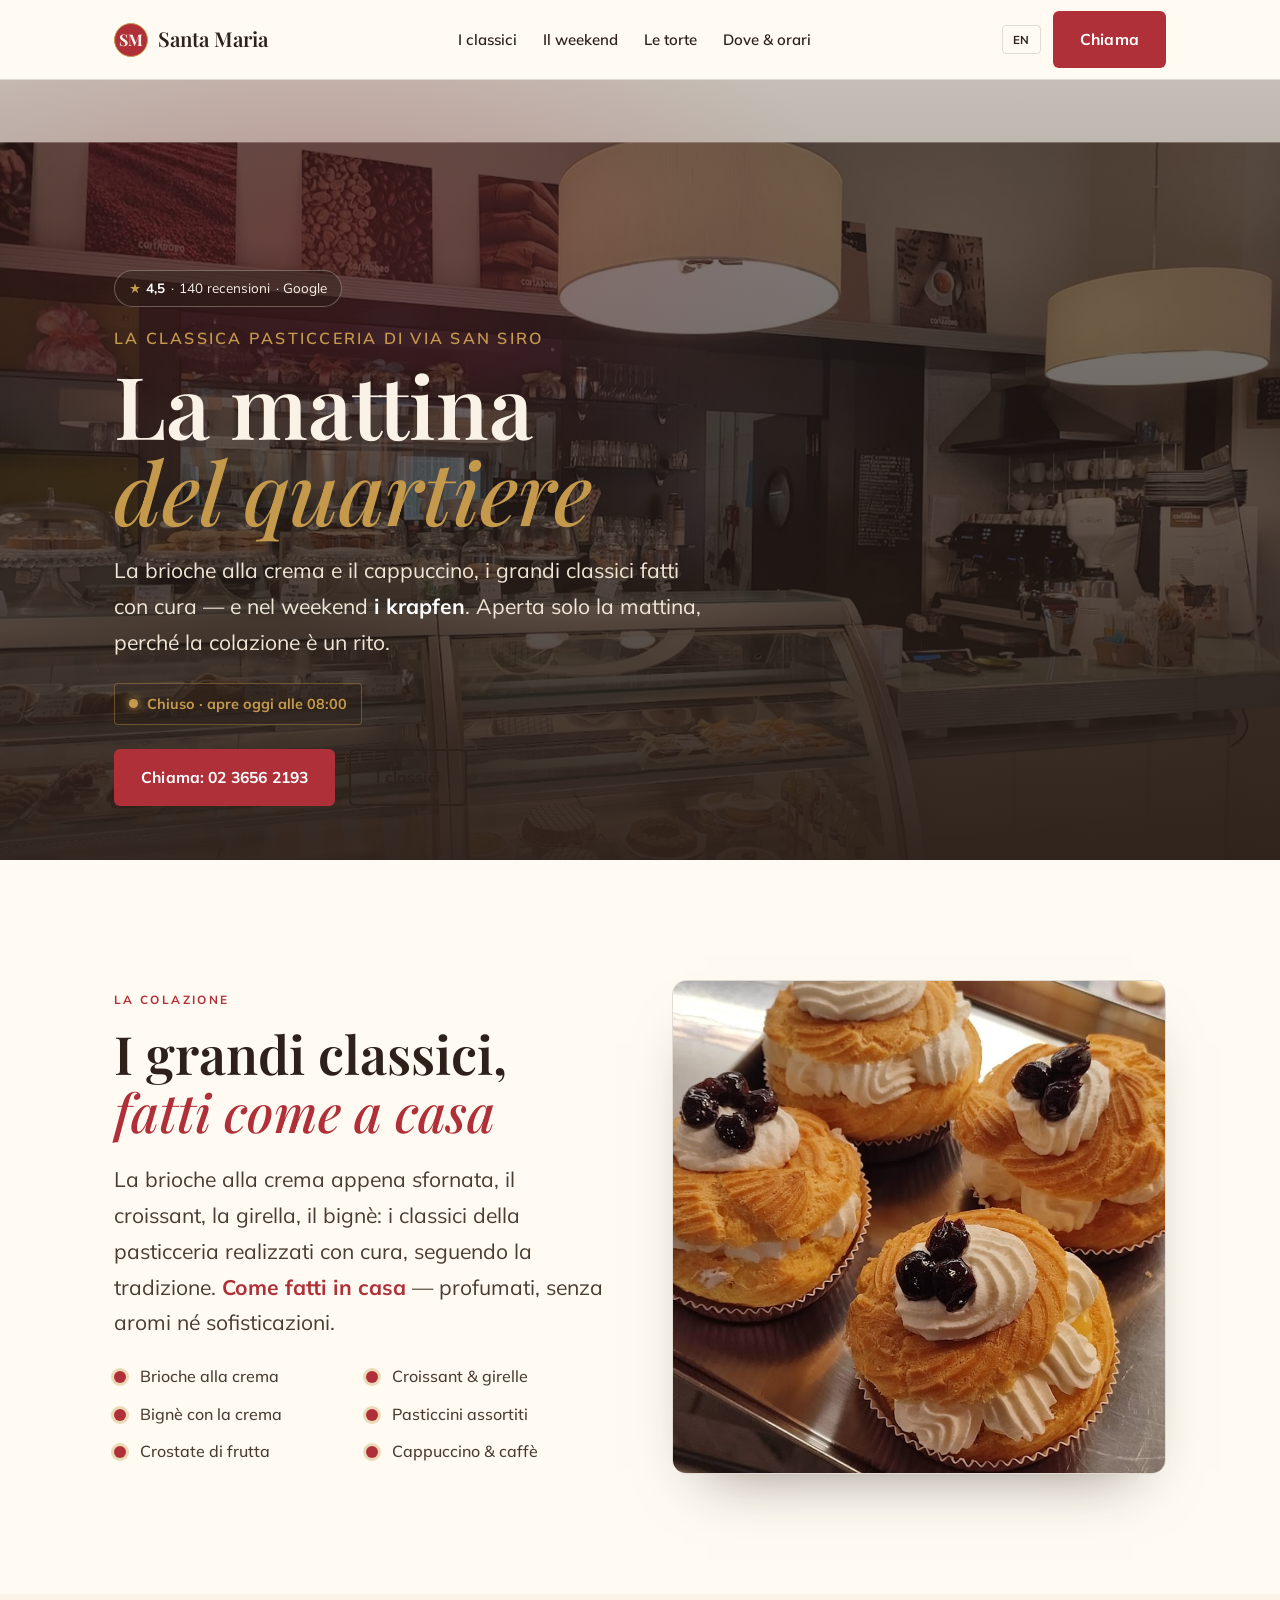
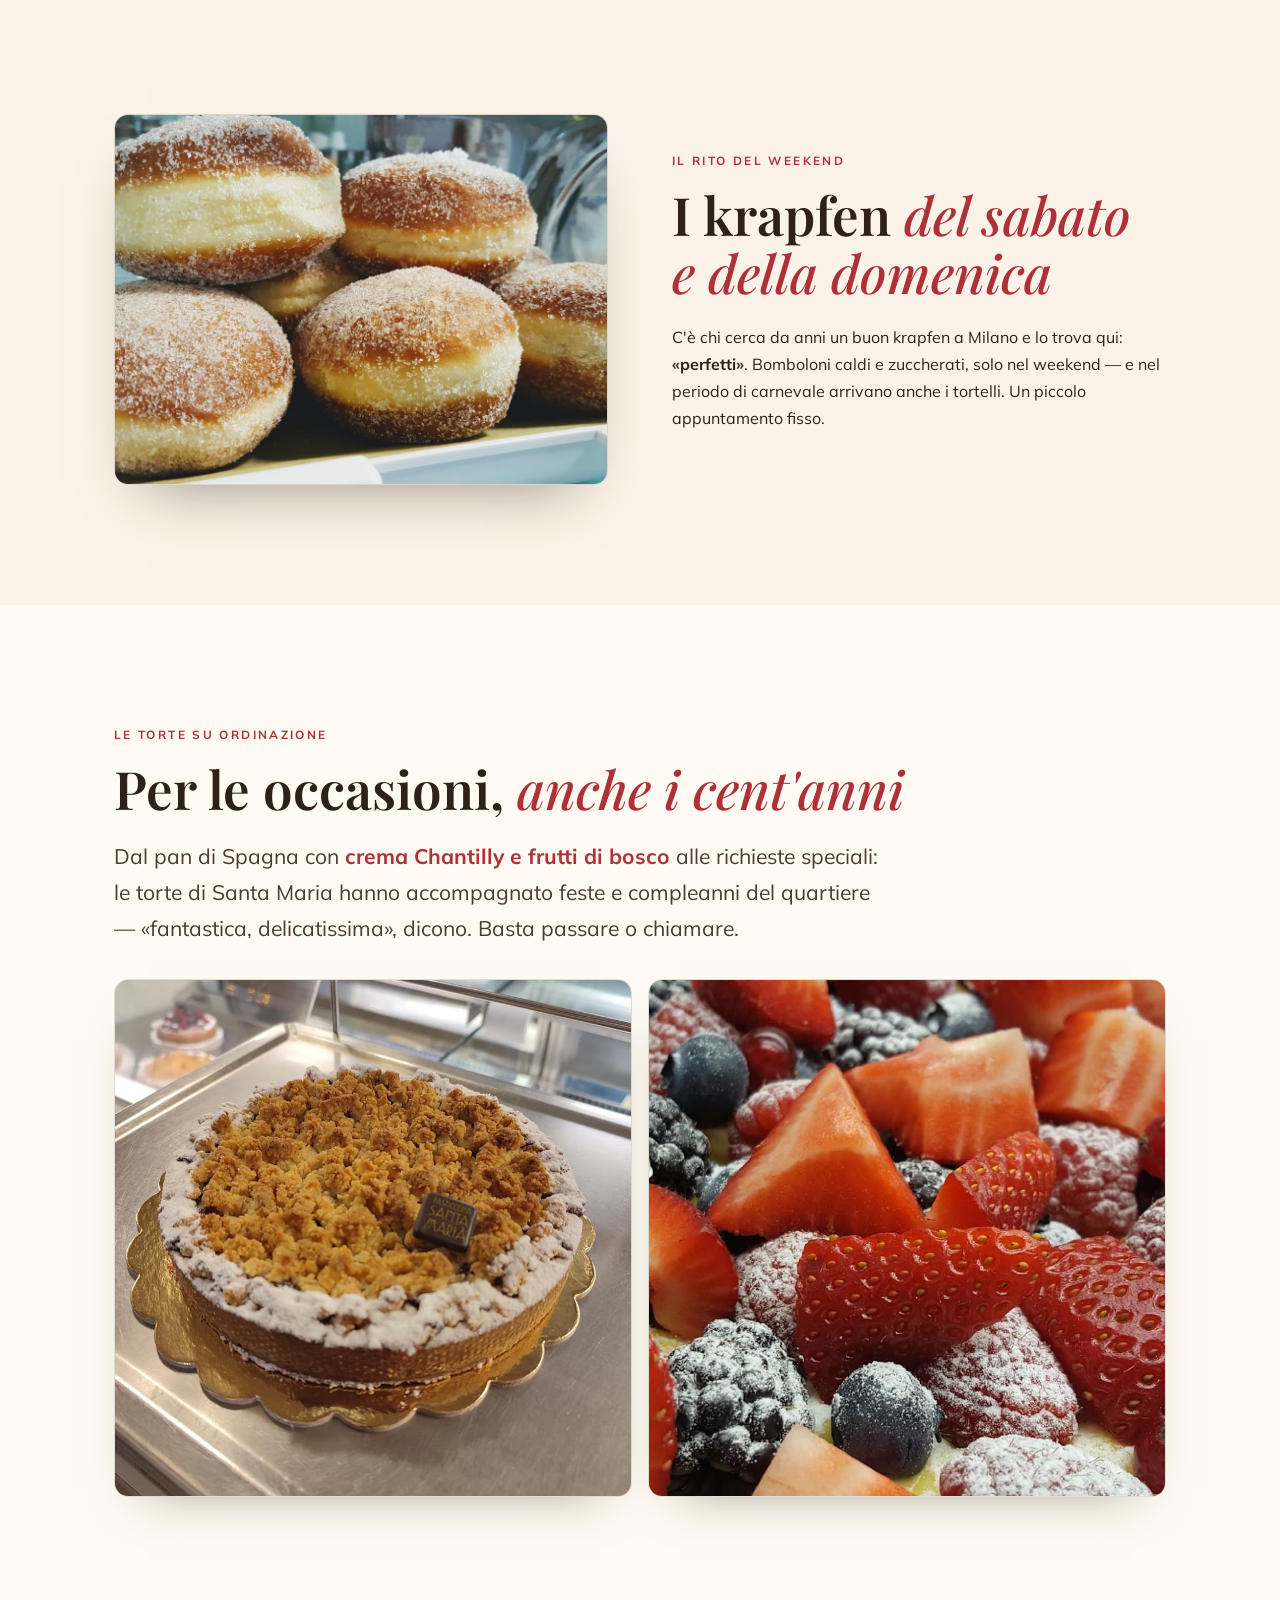
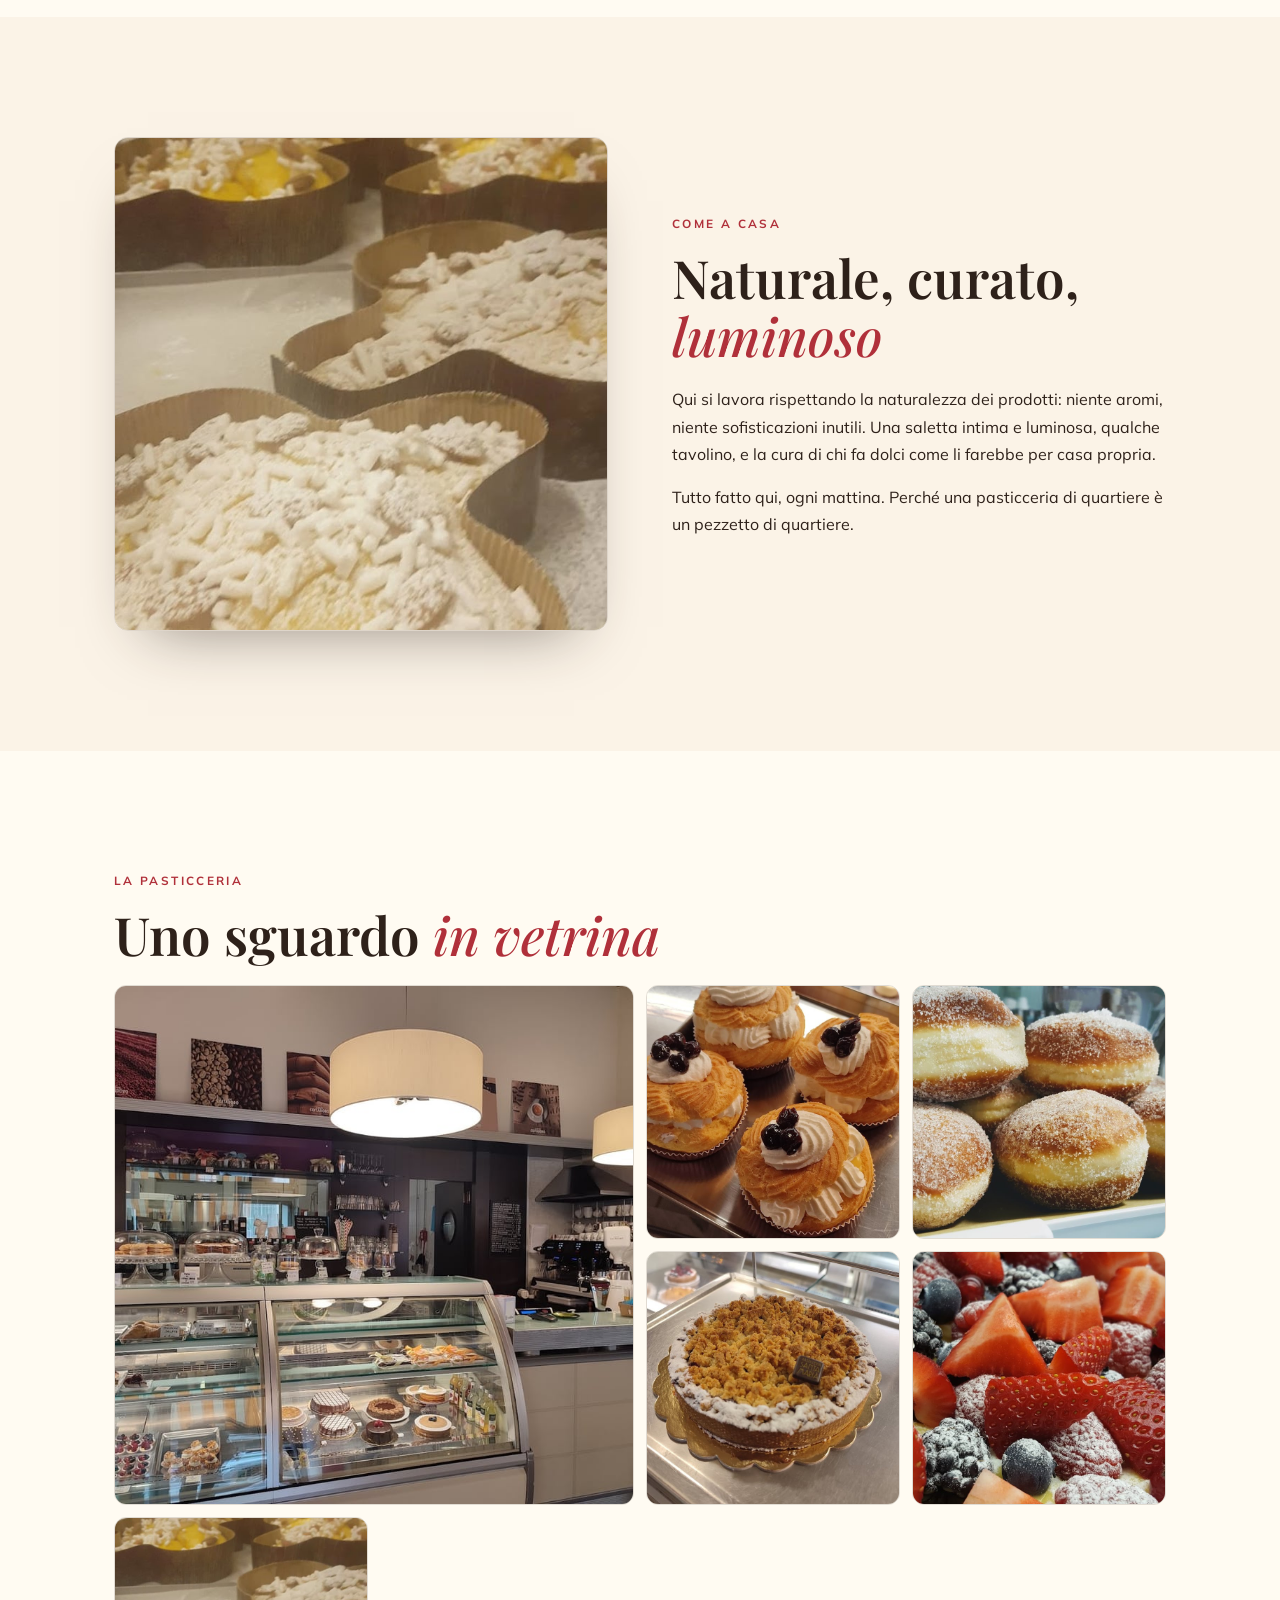
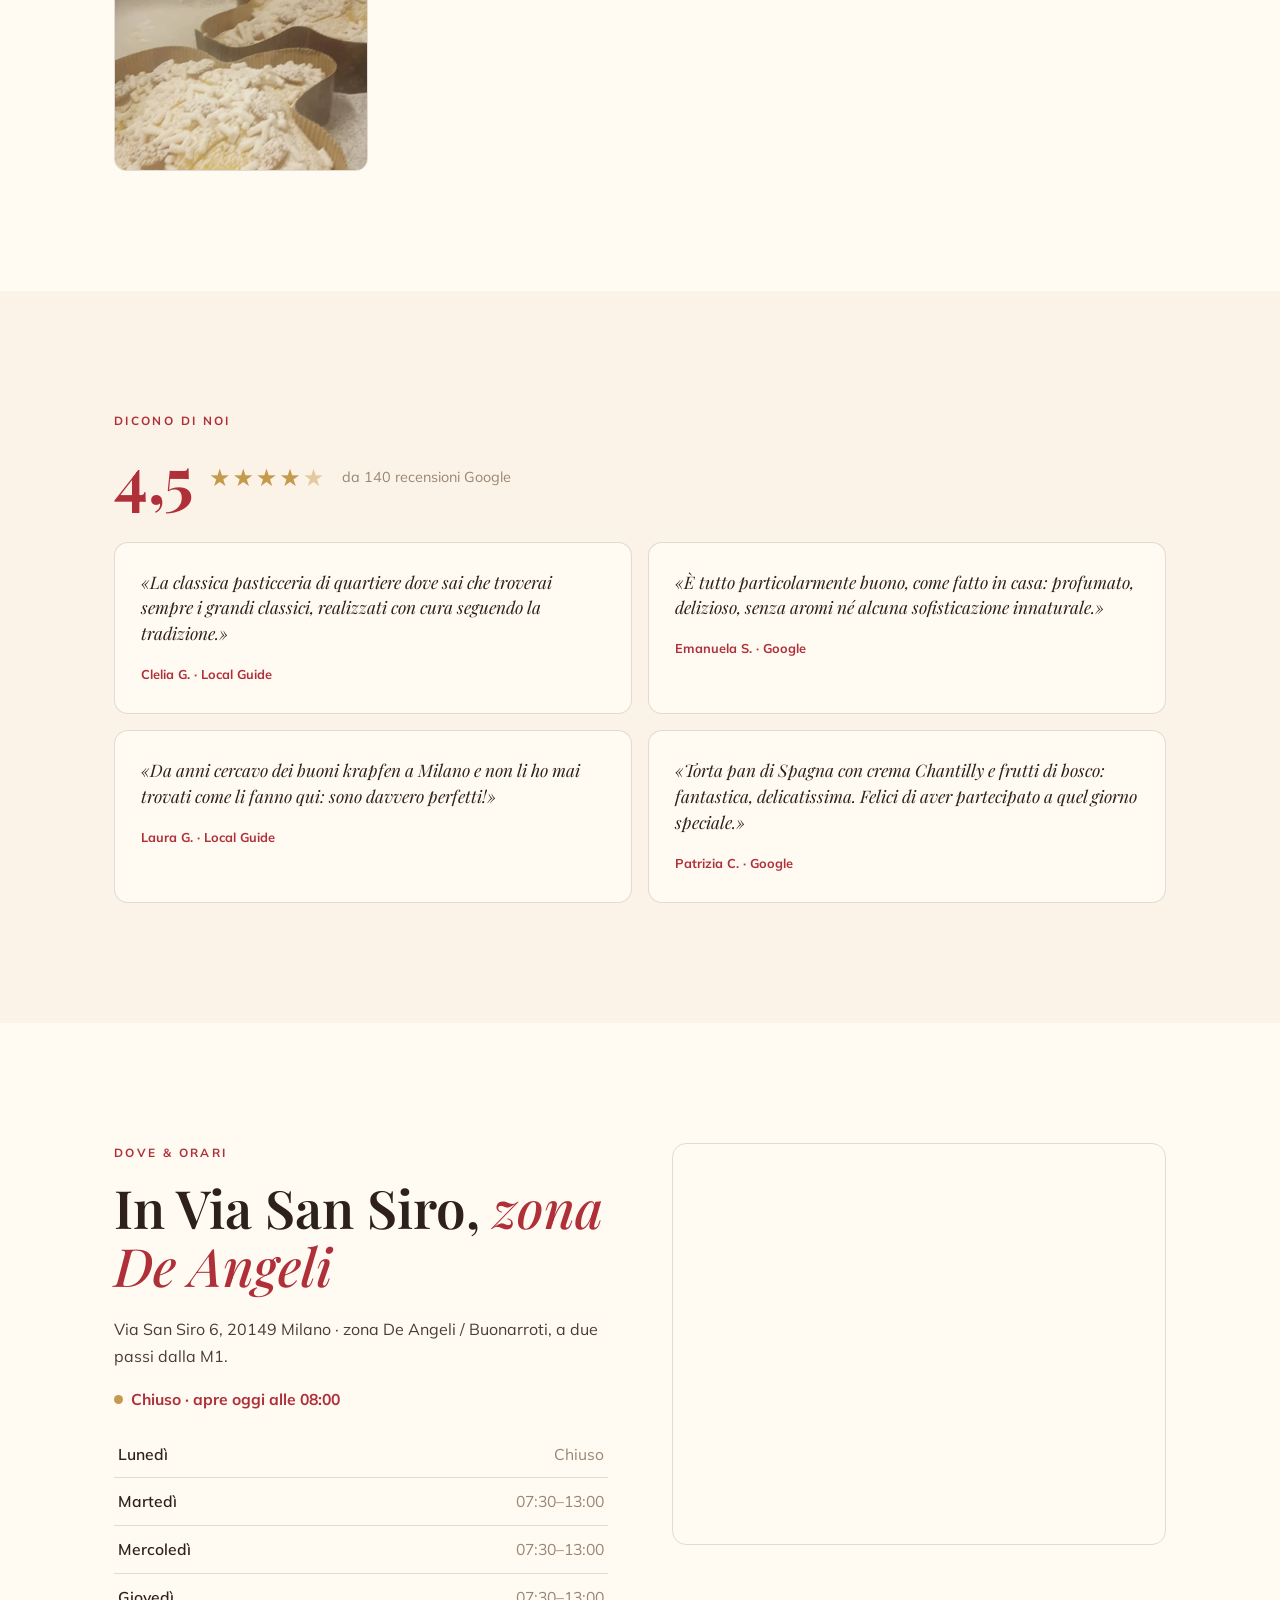
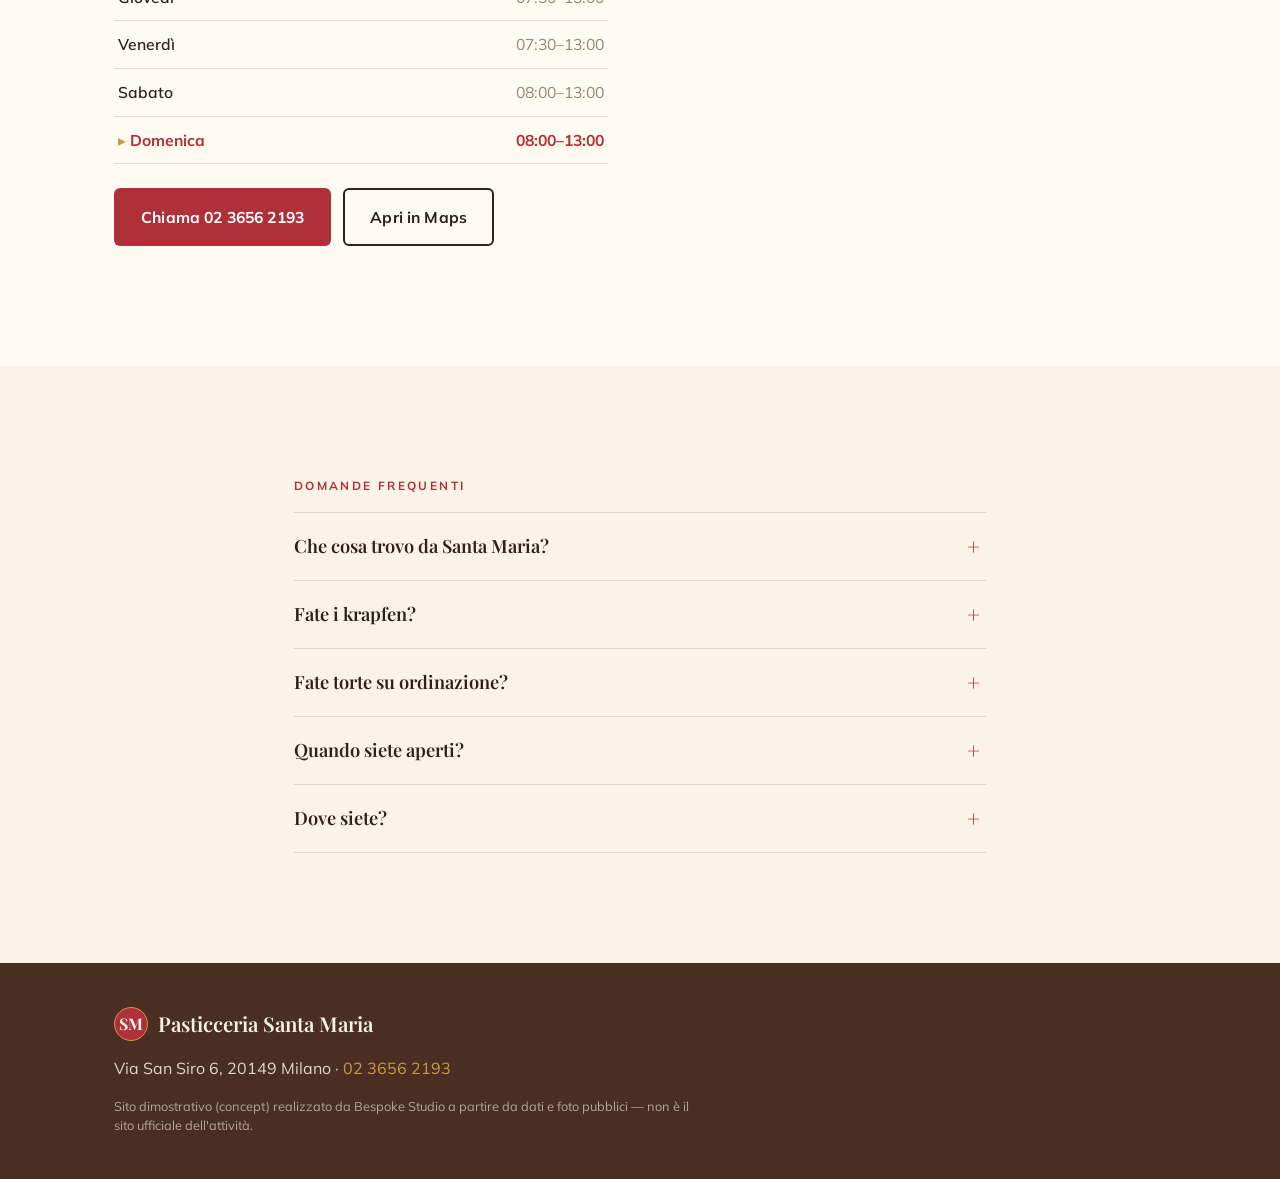
==== index.html @ 61a7acba "Pasticceria Santa Maria — la mattina del quartiere, in Via San Siro Sito dimostrativo (concept) Besp" ====
<!DOCTYPE html>
<html lang="it">
<head>
<meta charset="UTF-8">
<meta name="viewport" content="width=device-width, initial-scale=1.0">
<title>Pasticceria Santa Maria — la mattina del quartiere, in Via San Siro</title>
<meta name="description" content="Pasticceria Santa Maria, in Via San Siro a Milano: la classica pasticceria di quartiere. Brioche alla crema, croissant, bignè, pasticcini, i krapfen del weekend e le torte su ordinazione. Aperta solo la mattina.">
<link rel="canonical" href="https://rotenzark.github.io/pasticceria-santa-maria/">
<meta property="og:type" content="website">
<meta property="og:title" content="Pasticceria Santa Maria — la mattina del quartiere">
<meta property="og:description" content="La classica pasticceria di Via San Siro: brioche alla crema, i krapfen del weekend, le torte su ordinazione. Come a casa, solo la mattina.">
<meta property="og:image" content="https://rotenzark.github.io/pasticceria-santa-maria/img/og-image.jpg">
<meta property="og:url" content="https://rotenzark.github.io/pasticceria-santa-maria/">
<meta name="theme-color" content="#B0303A">
<link rel="icon" type="image/svg+xml" href="img/favicon.svg">
<link rel="icon" type="image/png" sizes="32x32" href="img/favicon-32.png">
<link rel="apple-touch-icon" href="img/apple-touch-icon.png">
<link rel="preconnect" href="https://fonts.googleapis.com">
<link rel="preconnect" href="https://fonts.gstatic.com" crossorigin>
<link href="https://fonts.googleapis.com/css2?family=Playfair+Display:ital,wght@0,500;0,600;0,700;1,500&family=Mulish:wght@400;500;600;700&display=swap" rel="stylesheet">
<link rel="stylesheet" href="css/styles.css?v=1">
<script type="application/ld+json">
{
  "@context": "https://schema.org",
  "@type": "Bakery",
  "name": "Pasticceria Santa Maria",
  "description": "Pasticceria classica di quartiere in Via San Siro a Milano: brioche alla crema, croissant, bignè, pasticcini, krapfen del weekend e torte su ordinazione. Aperta la mattina.",
  "image": "https://rotenzark.github.io/pasticceria-santa-maria/img/og-image.jpg",
  "url": "https://rotenzark.github.io/pasticceria-santa-maria/",
  "telephone": "+390236562193",
  "servesCuisine": ["Pasticceria", "Colazione", "Torte"],
  "priceRange": "€",
  "address": {
    "@type": "PostalAddress",
    "streetAddress": "Via San Siro 6",
    "addressLocality": "Milano",
    "postalCode": "20149",
    "addressCountry": "IT"
  },
  "geo": { "@type": "GeoCoordinates", "latitude": 45.4698376, "longitude": 9.1539696 },
  "aggregateRating": { "@type": "AggregateRating", "ratingValue": "4.5", "reviewCount": "140" },
  "openingHoursSpecification": [
    { "@type": "OpeningHoursSpecification", "dayOfWeek": ["Tuesday","Wednesday","Thursday","Friday"], "opens": "07:30", "closes": "13:00" },
    { "@type": "OpeningHoursSpecification", "dayOfWeek": ["Saturday","Sunday"], "opens": "08:00", "closes": "13:00" }
  ]
}
</script>
<script type="application/ld+json">
{
  "@context": "https://schema.org",
  "@type": "FAQPage",
  "mainEntity": [
    { "@type": "Question", "name": "Che cosa trovo da Santa Maria?", "acceptedAnswer": { "@type": "Answer", "text": "I grandi classici della pasticceria: brioche alla crema, croissant, girelle, bignè con la crema, pasticcini, crostate e torte. Con il cappuccino e il caffè. Tutto fatto con cura, come a casa." } },
    { "@type": "Question", "name": "Fate i krapfen?", "acceptedAnswer": { "@type": "Answer", "text": "Sì, nel weekend: i krapfen e i bomboloni del sabato e della domenica. E nel periodo di carnevale anche i tortelli." } },
    { "@type": "Question", "name": "Fate torte su ordinazione?", "acceptedAnswer": { "@type": "Answer", "text": "Sì, per le occasioni: dal pan di Spagna con crema Chantilly e frutti di bosco alle richieste speciali. Basta passare o chiamare." } },
    { "@type": "Question", "name": "Quando siete aperti?", "acceptedAnswer": { "@type": "Answer", "text": "Solo la mattina: da martedì a venerdì 7:30–13:00; sabato e domenica 8:00–13:00. Lunedì chiuso." } },
    { "@type": "Question", "name": "Dove siete?", "acceptedAnswer": { "@type": "Answer", "text": "In Via San Siro 6 a Milano, zona De Angeli / Buonarroti. Telefono 02 3656 2193." } }
  ]
}
</script>
</head>
<body>

<div class="intro" id="intro" aria-hidden="true">
  <div class="intro__inner">
    <span class="intro__mono" aria-hidden="true">SM</span>
    <span class="intro__name">Santa Maria</span>
    <span class="intro__sub">Pasticceria · Via San Siro</span>
  </div>
</div>

<a class="skip" href="#classici">Salta al contenuto</a>

<header class="site-head" id="top">
  <div class="wrap head-inner">
    <a class="brand" href="#top" aria-label="Pasticceria Santa Maria, torna su">
      <span class="brand__mono" aria-hidden="true">SM</span>
      <span class="brand__name">Santa Maria</span>
    </a>
    <nav class="nav" id="mainNav" aria-label="Principale">
      <a href="#classici" data-i18n="nav.classici">I classici</a>
      <a href="#weekend" data-i18n="nav.weekend">Il weekend</a>
      <a href="#torte" data-i18n="nav.torte">Le torte</a>
      <a href="#dove" data-i18n="nav.dove">Dove &amp; orari</a>
    </nav>
    <div class="head-cta">
      <button class="lang" id="langToggle" type="button" aria-label="Switch language to English">EN</button>
      <a class="btn btn--red" href="tel:+390236562193" data-i18n="nav.chiama">Chiama</a>
      <button class="burger" id="burger" type="button" aria-label="Menu" aria-expanded="false" aria-controls="mainNav"><span></span><span></span><span></span></button>
    </div>
  </div>
</header>

<!-- HERO -->
<section class="hero" aria-label="Pasticceria Santa Maria">
  <div class="hero__photo" id="heroPhoto"><img src="img/hero.jpg" alt="L'interno della Pasticceria Santa Maria con le vetrine piene di dolci" width="1600" height="1000"></div>
  <div class="hero__scrim"></div>
  <div class="wrap hero__inner">
    <p class="hero__badge reveal-hero"><span class="stars" aria-hidden="true">★</span> <strong>4,5</strong> · <span data-i18n="hero.rec">140 recensioni</span> · Google</p>
    <p class="hero__kicker reveal-hero" data-i18n="hero.kicker">La classica pasticceria di Via San Siro</p>
    <h1 class="hero__title reveal-hero">La mattina<br><em>del quartiere</em></h1>
    <p class="hero__sub reveal-hero" data-i18n="hero.sub">La brioche alla crema e il cappuccino, i grandi classici fatti con cura — e nel weekend <strong>i krapfen</strong>. Aperta solo la mattina, perché la colazione è un rito.</p>
    <div class="tuner reveal-hero" aria-live="polite">
      <span class="tuner__dot" aria-hidden="true"></span>
      <span class="tuner__txt" id="orarioStato">—</span>
    </div>
    <div class="hero__cta reveal-hero">
      <a class="btn btn--red" href="tel:+390236562193" data-i18n="hero.cta1">Chiama: 02 3656 2193</a>
      <a class="btn btn--ghost" href="#classici" data-i18n="hero.cta2">I classici</a>
    </div>
  </div>
</section>

<!-- I GRANDI CLASSICI (gesto-firma) -->
<section class="classici" id="classici">
  <div class="wrap cla__grid">
    <div class="cla__text">
      <p class="kicker reveal" data-i18n="cla.kicker">La colazione</p>
      <h2 class="h2 reveal"><span data-i18n="cla.t1">I grandi classici,</span> <em data-i18n="cla.t2">fatti come a casa</em></h2>
      <p class="lead reveal" data-i18n="cla.p1">La brioche alla crema appena sfornata, il croissant, la girella, il bignè: i classici della pasticceria realizzati con cura, seguendo la tradizione. <strong>Come fatti in casa</strong> — profumati, senza aromi né sofisticazioni.</p>
      <ul class="cla__list reveal">
        <li data-i18n="cla.l1">Brioche alla crema</li>
        <li data-i18n="cla.l2">Croissant &amp; girelle</li>
        <li data-i18n="cla.l3">Bignè con la crema</li>
        <li data-i18n="cla.l4">Pasticcini assortiti</li>
        <li data-i18n="cla.l5">Crostate di frutta</li>
        <li data-i18n="cla.l6">Cappuccino &amp; caffè</li>
      </ul>
    </div>
    <figure class="cla__foto reveal" data-full="img/classici.jpg">
      <img src="img/classici.jpg" alt="I bignè con la crema della Pasticceria Santa Maria" width="900" height="900">
    </figure>
  </div>
</section>

<!-- IL WEEKEND -->
<section class="weekend" id="weekend">
  <div class="wrap wk__grid">
    <figure class="wk__foto reveal" data-full="img/krapfen.jpg">
      <img src="img/krapfen.jpg" alt="I krapfen del weekend della Pasticceria Santa Maria" width="1000" height="750">
    </figure>
    <div class="wk__text">
      <p class="kicker reveal" data-i18n="wk.kicker">Il rito del weekend</p>
      <h2 class="h2 reveal"><span data-i18n="wk.t1">I krapfen</span> <em data-i18n="wk.t2">del sabato e della domenica</em></h2>
      <p class="reveal" data-i18n="wk.p1">C'è chi cerca da anni un buon krapfen a Milano e lo trova qui: <strong>«perfetti»</strong>. Bomboloni caldi e zuccherati, solo nel weekend — e nel periodo di carnevale arrivano anche i tortelli. Un piccolo appuntamento fisso.</p>
    </div>
  </div>
</section>

<!-- LE TORTE -->
<section class="torte" id="torte">
  <div class="wrap">
    <p class="kicker reveal" data-i18n="tor.kicker">Le torte su ordinazione</p>
    <h2 class="h2 reveal"><span data-i18n="tor.t1">Per le occasioni,</span> <em data-i18n="tor.t2">anche i cent'anni</em></h2>
    <p class="lead reveal" data-i18n="tor.p1">Dal pan di Spagna con <strong>crema Chantilly e frutti di bosco</strong> alle richieste speciali: le torte di Santa Maria hanno accompagnato feste e compleanni del quartiere — «fantastica, delicatissima», dicono. Basta passare o chiamare.</p>
    <div class="tor__grid">
      <figure class="tor__foto tor__foto--big reveal" data-full="img/torta.jpg"><img src="img/torta.jpg" alt="Una torta della Pasticceria Santa Maria sul vassoio dorato" width="900" height="900"></figure>
      <figure class="tor__foto reveal" data-full="img/fruttibosco.jpg"><img src="img/fruttibosco.jpg" alt="I frutti di bosco che decorano le torte" width="1000" height="750"></figure>
    </div>
  </div>
</section>

<!-- COME A CASA / IL POSTO -->
<section class="casa" id="casa">
  <div class="wrap casa__grid">
    <div class="casa__text">
      <p class="kicker reveal" data-i18n="casa.kicker">Come a casa</p>
      <h2 class="h2 reveal"><span data-i18n="casa.t1">Naturale, curato,</span> <em data-i18n="casa.t2">luminoso</em></h2>
      <p class="reveal" data-i18n="casa.p1">Qui si lavora rispettando la naturalezza dei prodotti: niente aromi, niente sofisticazioni inutili. Una saletta intima e luminosa, qualche tavolino, e la cura di chi fa dolci come li farebbe per casa propria.</p>
      <p class="reveal" data-i18n="casa.p2">Tutto fatto qui, ogni mattina. Perché una pasticceria di quartiere è un pezzetto di quartiere.</p>
    </div>
    <figure class="casa__foto reveal" data-full="img/crostate.jpg">
      <img src="img/crostate.jpg" alt="Le crostate della Pasticceria Santa Maria" width="900" height="900">
    </figure>
  </div>
</section>

<!-- GALLERY -->
<section class="gallery" id="gallery">
  <div class="wrap">
    <p class="kicker reveal" data-i18n="gal.kicker">La pasticceria</p>
    <h2 class="h2 reveal"><span data-i18n="gal.t1">Uno sguardo</span> <em data-i18n="gal.t2">in vetrina</em></h2>
    <div class="shots">
      <figure class="shot reveal" data-full="img/gal1.jpg"><img src="img/gal1.jpg" alt="L'interno con le vetrine" width="720" height="720"></figure>
      <figure class="shot reveal" data-full="img/gal2.jpg"><img src="img/gal2.jpg" alt="I bignè con la crema" width="720" height="720"></figure>
      <figure class="shot reveal" data-full="img/gal3.jpg"><img src="img/gal3.jpg" alt="I krapfen" width="720" height="720"></figure>
      <figure class="shot reveal" data-full="img/gal4.jpg"><img src="img/gal4.jpg" alt="Una torta" width="720" height="720"></figure>
      <figure class="shot reveal" data-full="img/gal5.jpg"><img src="img/gal5.jpg" alt="I frutti di bosco" width="720" height="720"></figure>
      <figure class="shot reveal" data-full="img/gal6.jpg"><img src="img/gal6.jpg" alt="Le crostate" width="720" height="720"></figure>
    </div>
  </div>
</section>

<!-- RECENSIONI -->
<section class="recensioni" id="recensioni">
  <div class="wrap">
    <p class="kicker reveal" data-i18n="rec.kicker">Dicono di noi</p>
    <div class="rec__head reveal">
      <span class="rec__score">4,5</span>
      <span class="rec__stars" aria-hidden="true">★★★★<span class="half">★</span></span>
      <span class="rec__from" data-i18n="rec.t2">da 140 recensioni Google</span>
    </div>
    <div class="rec__grid">
      <blockquote class="rec reveal"><p data-i18n="rec.r1">«La classica pasticceria di quartiere dove sai che troverai sempre i grandi classici, realizzati con cura seguendo la tradizione.»</p><cite>Clelia G. · Local Guide</cite></blockquote>
      <blockquote class="rec reveal"><p data-i18n="rec.r2">«È tutto particolarmente buono, come fatto in casa: profumato, delizioso, senza aromi né alcuna sofisticazione innaturale.»</p><cite>Emanuela S. · Google</cite></blockquote>
      <blockquote class="rec reveal"><p data-i18n="rec.r3">«Da anni cercavo dei buoni krapfen a Milano e non li ho mai trovati come li fanno qui: sono davvero perfetti!»</p><cite>Laura G. · Local Guide</cite></blockquote>
      <blockquote class="rec reveal"><p data-i18n="rec.r4">«Torta pan di Spagna con crema Chantilly e frutti di bosco: fantastica, delicatissima. Felici di aver partecipato a quel giorno speciale.»</p><cite>Patrizia C. · Google</cite></blockquote>
    </div>
  </div>
</section>

<!-- DOVE & ORARI -->
<section class="dove" id="dove">
  <div class="wrap dove__grid">
    <div class="dove__text">
      <p class="kicker reveal" data-i18n="dove.kicker">Dove &amp; orari</p>
      <h2 class="h2 reveal"><span data-i18n="dove.t1">In Via San Siro,</span> <em data-i18n="dove.t2">zona De Angeli</em></h2>
      <p class="dove__addr reveal" data-i18n="dove.metro">Via San Siro 6, 20149 Milano · zona De Angeli / Buonarroti, a due passi dalla M1.</p>
      <p class="dove__stato reveal"><span class="dot" aria-hidden="true"></span> <span id="orarioStato2">—</span></p>
      <table class="orari reveal" id="orariTable">
        <tbody>
          <tr data-day="1"><th data-i18n="giorni.lun">Lunedì</th><td data-i18n="giorni.chiuso">Chiuso</td></tr>
          <tr data-day="2"><th data-i18n="giorni.mar">Martedì</th><td>07:30–13:00</td></tr>
          <tr data-day="3"><th data-i18n="giorni.mer">Mercoledì</th><td>07:30–13:00</td></tr>
          <tr data-day="4"><th data-i18n="giorni.gio">Giovedì</th><td>07:30–13:00</td></tr>
          <tr data-day="5"><th data-i18n="giorni.ven">Venerdì</th><td>07:30–13:00</td></tr>
          <tr data-day="6"><th data-i18n="giorni.sab">Sabato</th><td>08:00–13:00</td></tr>
          <tr data-day="0"><th data-i18n="giorni.dom">Domenica</th><td>08:00–13:00</td></tr>
        </tbody>
      </table>
      <div class="dove__cta reveal">
        <a class="btn btn--red" href="tel:+390236562193" data-i18n="dove.chiama">Chiama 02 3656 2193</a>
        <a class="btn btn--ghost" href="https://www.google.com/maps/place/Pasticceria+Santa+Maria/@45.4698376,9.1539696,17z" target="_blank" rel="noopener" data-i18n="dove.apri">Apri in Maps</a>
      </div>
    </div>
    <div class="dove__map reveal">
      <iframe title="Mappa di Pasticceria Santa Maria, Via San Siro 6 Milano" src="https://www.google.com/maps?q=Pasticceria+Santa+Maria+Via+San+Siro+6+Milano&output=embed" width="600" height="450" style="border:0;" allowfullscreen="" loading="lazy" referrerpolicy="no-referrer-when-downgrade"></iframe>
    </div>
  </div>
</section>

<!-- FAQ -->
<section class="faq" id="faq">
  <div class="wrap wrap--narrow">
    <p class="kicker reveal" data-i18n="faq.kicker">Domande frequenti</p>
    <div class="faq__list">
      <details class="faq__item reveal"><summary data-i18n="faq.q1">Che cosa trovo da Santa Maria?</summary><p data-i18n="faq.a1">I grandi classici della pasticceria: brioche alla crema, croissant, girelle, bignè con la crema, pasticcini, crostate e torte. Con il cappuccino e il caffè. Tutto fatto con cura, come a casa.</p></details>
      <details class="faq__item reveal"><summary data-i18n="faq.q2">Fate i krapfen?</summary><p data-i18n="faq.a2">Sì, nel weekend: i krapfen e i bomboloni del sabato e della domenica. E nel periodo di carnevale anche i tortelli.</p></details>
      <details class="faq__item reveal"><summary data-i18n="faq.q3">Fate torte su ordinazione?</summary><p data-i18n="faq.a3">Sì, per le occasioni: dal pan di Spagna con crema Chantilly e frutti di bosco alle richieste speciali. Basta passare o chiamare.</p></details>
      <details class="faq__item reveal"><summary data-i18n="faq.q4">Quando siete aperti?</summary><p data-i18n="faq.a4">Solo la mattina: da martedì a venerdì 7:30–13:00; sabato e domenica 8:00–13:00. Lunedì chiuso.</p></details>
      <details class="faq__item reveal"><summary data-i18n="faq.q5">Dove siete?</summary><p data-i18n="faq.a5">In Via San Siro 6 a Milano, zona De Angeli / Buonarroti. Telefono 02 3656 2193.</p></details>
    </div>
  </div>
</section>

<footer class="site-foot">
  <div class="wrap foot-inner">
    <div class="foot__brand">
      <span class="brand__mono" aria-hidden="true">SM</span>
      <span class="brand__name">Pasticceria Santa Maria</span>
    </div>
    <p class="foot__dove" data-i18n="foot.dove">Via San Siro 6, 20149 Milano · <a href="tel:+390236562193">02 3656 2193</a></p>
    <p class="foot__demo" data-i18n="foot.demo">Sito dimostrativo (concept) realizzato da Bespoke Studio a partire da dati e foto pubblici — non è il sito ufficiale dell'attività.</p>
  </div>
</footer>

<!-- action-bar mobile -->
<div class="actionbar" id="actionBar" aria-hidden="true">
  <a href="tel:+390236562193" data-i18n="bar.chiama">Chiama</a>
  <a href="#dove" data-i18n="bar.orari">Orari</a>
  <a href="#dove" data-i18n="bar.mappa">Mappa</a>
</div>

<!-- lightbox -->
<div class="lightbox" id="lightbox" hidden>
  <button class="lightbox__close" id="lightboxClose" type="button" aria-label="Chiudi">&times;</button>
  <img id="lightboxImg" src="" alt="">
</div>

<script src="https://cdnjs.cloudflare.com/ajax/libs/gsap/3.12.5/gsap.min.js"></script>
<script src="https://cdnjs.cloudflare.com/ajax/libs/gsap/3.12.5/ScrollTrigger.min.js"></script>
<script src="js/main.js?v=1"></script>
</body>
</html>
---- css/styles.css ----
/* ========================================================================
   Pasticceria Santa Maria — la mattina del quartiere, in Via San Siro
   Pasticceria classica calda. Playfair Display + Mulish. Crema/crimson/oro.
   Gesto-firma: «la mattina del quartiere» (la pasticceria-rituale).
   ===================================================================== */

:root{
  --panna:#FBF3E7;
  --crema:#FFFBF2;
  --rosso:#B0303A;        /* crimson classico */
  --rosso-2:#C23C46;
  --oro:#C69A4C;
  --ciocc:#4A2E22;
  --berry:#C25A6B;
  --ink:#2E211A;
  --muted:#9A8672;
  --line:rgba(46,33,26,.14);
  --maxw:1180px;
  --pad:clamp(20px,5vw,64px);
  --fdisplay:'Playfair Display',Georgia,serif;
  --fbody:'Mulish',system-ui,sans-serif;
}

*{box-sizing:border-box}
html{scroll-behavior:smooth}
@media (prefers-reduced-motion:reduce){html{scroll-behavior:auto}}
body{
  margin:0;background:var(--crema);color:var(--ink);
  font-family:var(--fbody);font-size:clamp(16px,1.05vw,18px);line-height:1.7;
  -webkit-font-smoothing:antialiased;overflow-x:hidden;
}
img{max-width:100%;display:block}
a{color:inherit}

.wrap{max-width:var(--maxw);margin:0 auto;padding-inline:var(--pad)}
.wrap--narrow{max-width:820px}

.skip{position:absolute;left:-999px;top:0;background:var(--rosso);color:#fff;padding:10px 16px;z-index:200}
.skip:focus{left:8px;top:8px}

/* ---------- monogramma SM ---------- */
.brand__mono,.intro__mono{display:inline-grid;place-items:center;flex:none;font-family:var(--fdisplay);font-weight:700;
  color:var(--panna);background:var(--rosso);border-radius:50%;line-height:1}
.brand__mono{width:34px;height:34px;font-size:1rem;border:1.5px solid var(--oro)}
.intro__mono{width:66px;height:66px;font-size:1.9rem;border:2px solid var(--oro)}

/* ---------- tipografia condivisa ---------- */
.kicker{font-family:var(--fbody);font-size:.74rem;letter-spacing:.2em;text-transform:uppercase;color:var(--rosso);font-weight:700;margin:0 0 14px}
.h2{font-family:var(--fdisplay);font-weight:600;font-size:clamp(2rem,4.6vw,3.3rem);line-height:1.1;margin:0 0 22px;color:var(--ink)}
.h2 em{font-style:italic;font-weight:500;color:var(--rosso)}
.lead{font-size:clamp(1.05rem,1.7vw,1.32rem);color:#4a3c31;max-width:60ch;margin:0 0 22px}
.lead strong{color:var(--rosso);font-weight:700}
section{position:relative}

/* ---------- bottoni ---------- */
.btn{display:inline-flex;align-items:center;gap:.5em;justify-content:center;font-family:var(--fbody);font-weight:700;
  letter-spacing:.01em;font-size:.98rem;padding:.85em 1.6em;border-radius:6px;text-decoration:none;cursor:pointer;
  border:2px solid transparent;transition:transform .2s ease,background .2s ease,color .2s ease}
.btn--red{background:var(--rosso);color:#fff}
.btn--red:hover{background:var(--rosso-2);transform:translateY(-2px)}
.btn--ghost{border-color:var(--ink);color:var(--ink)}
.btn--ghost:hover{background:var(--ink);color:var(--panna)}

/* ---------- intro ---------- */
.intro{position:fixed;inset:0;z-index:300;background:var(--panna);display:grid;place-items:center;
  transition:opacity .6s ease,visibility .6s ease}
.intro.hide{opacity:0;visibility:hidden}
.intro__inner{text-align:center;display:grid;justify-items:center;gap:12px}
.intro__name{font-family:var(--fdisplay);font-weight:600;font-size:clamp(2rem,7vw,3rem);color:var(--ink)}
.intro__sub{font-size:.8rem;letter-spacing:.2em;text-transform:uppercase;color:var(--rosso)}

/* ---------- header ---------- */
.site-head{position:sticky;top:0;z-index:120;background:rgba(255,251,242,.96);border-bottom:1px solid var(--line)}
.head-inner{display:flex;align-items:center;justify-content:space-between;gap:16px;padding-block:11px}
.brand{display:flex;align-items:center;gap:10px;text-decoration:none}
.brand__name{font-family:var(--fdisplay);font-weight:600;font-size:1.28rem;color:var(--ink)}
.nav{display:flex;gap:26px}
.nav a{font-size:.94rem;color:var(--ink);text-decoration:none;transition:color .2s;font-weight:600}
.nav a:hover{color:var(--rosso)}
.head-cta{display:flex;align-items:center;gap:12px}
.lang{background:none;border:1px solid var(--line);color:var(--ink);font-family:var(--fbody);font-size:.72rem;font-weight:700;
  padding:6px 10px;border-radius:4px;cursor:pointer;letter-spacing:.06em;transition:border-color .2s,color .2s,background .2s}
.lang:hover{border-color:var(--rosso);background:var(--rosso);color:#fff}
.burger{display:none;flex-direction:column;gap:5px;background:none;border:0;cursor:pointer;padding:6px}
.burger span{width:24px;height:2px;background:var(--ink);transition:.25s}

/* ---------- hero ---------- */
.hero{position:relative;min-height:clamp(560px,88vh,780px);display:flex;align-items:flex-end;overflow:hidden}
.hero__photo{position:absolute;inset:0;z-index:0}
.hero__photo img{width:100%;height:100%;object-fit:cover;object-position:center;filter:saturate(1.02) brightness(.66)}
.hero__scrim{position:absolute;inset:0;z-index:1;
  background:radial-gradient(70% 60% at 25% 20%,rgba(176,48,58,.22),transparent 60%),
    linear-gradient(180deg,rgba(46,33,26,.28) 0%,rgba(46,33,26,.5) 55%,rgba(46,33,26,.92) 100%)}
.hero__inner{position:relative;z-index:2;width:100%;padding-block:min(9vh,90px) clamp(30px,6vh,64px)}
.hero__badge{display:inline-flex;align-items:center;gap:.4em;font-size:.84rem;color:var(--panna);background:rgba(46,33,26,.45);
  border:1px solid rgba(251,243,231,.3);padding:6px 14px;border-radius:30px;margin:0 0 18px}
.hero__badge .stars{color:var(--oro)}
.hero__badge strong{color:#fff}
.hero__kicker{font-family:var(--fbody);font-weight:600;text-transform:uppercase;letter-spacing:.14em;
  font-size:clamp(.82rem,1.5vw,1rem);color:var(--oro);margin:0 0 10px}
.hero__title{font-family:var(--fdisplay);font-weight:600;font-size:clamp(2.8rem,7.5vw,5.4rem);line-height:1;margin:0 0 18px;color:var(--panna)}
.hero__title em{font-style:italic;font-weight:500;color:var(--oro)}
.hero__sub{font-size:clamp(1.05rem,1.8vw,1.32rem);max-width:46ch;color:#f2e6d6;margin:0 0 22px}
.hero__sub strong{color:#fff;font-weight:700}
.tuner{display:inline-flex;align-items:center;gap:.6em;font-family:var(--fbody);font-weight:700;font-size:.9rem;color:var(--oro);
  background:rgba(46,33,26,.4);border:1px solid rgba(198,154,76,.4);border-radius:4px;padding:8px 14px;margin:0 0 24px}
.tuner__dot{width:9px;height:9px;border-radius:50%;background:var(--oro);box-shadow:0 0 10px var(--oro);animation:pulse 2.4s ease-in-out infinite}
@keyframes pulse{0%,100%{opacity:1}50%{opacity:.35}}
.hero__cta{display:flex;flex-wrap:wrap;gap:14px}

/* ---------- I GRANDI CLASSICI ---------- */
.classici{padding-block:clamp(64px,10vw,120px)}
.cla__grid,.wk__grid,.casa__grid,.dove__grid{display:grid;grid-template-columns:1fr 1fr;gap:clamp(28px,5vw,64px);align-items:center}
.cla__foto,.wk__foto,.casa__foto{margin:0;border-radius:14px;overflow:hidden;border:1px solid var(--line);cursor:zoom-in;
  box-shadow:0 30px 60px -34px rgba(46,33,26,.55)}
.cla__foto img,.casa__foto img{width:100%;height:100%;object-fit:cover;aspect-ratio:1}
.wk__foto{order:-1}
.wk__foto img{width:100%;height:100%;object-fit:cover;aspect-ratio:4/3}
.cla__list{list-style:none;margin:18px 0 0;padding:0;display:grid;grid-template-columns:1fr 1fr;gap:10px}
.cla__list li{padding-left:26px;position:relative;color:#4a3c31;font-weight:500}
.cla__list li::before{content:"";position:absolute;left:0;top:.5em;width:12px;height:12px;border-radius:50%;
  background:var(--rosso);box-shadow:0 0 0 3px rgba(198,154,76,.35)}

/* ---------- IL WEEKEND ---------- */
.weekend{padding-block:clamp(64px,10vw,120px);background:var(--panna)}

/* ---------- LE TORTE ---------- */
.torte{padding-block:clamp(64px,10vw,120px)}
.torte .lead{margin-bottom:32px}
.tor__grid{display:grid;grid-template-columns:1fr 1fr;gap:16px}
.tor__foto{margin:0;border-radius:14px;overflow:hidden;border:1px solid var(--line);cursor:zoom-in;
  box-shadow:0 24px 50px -34px rgba(46,33,26,.5)}
.tor__foto img{width:100%;height:100%;object-fit:cover;aspect-ratio:1}

/* ---------- COME A CASA ---------- */
.casa{padding-block:clamp(64px,10vw,120px);background:var(--panna)}
.casa__foto{order:-1}

/* ---------- GALLERY ---------- */
.gallery{padding-block:clamp(64px,10vw,120px)}
.shots{display:grid;grid-template-columns:repeat(4,1fr);gap:12px;margin-top:14px}
.shot{margin:0;border-radius:12px;overflow:hidden;border:1px solid var(--line);cursor:zoom-in;aspect-ratio:1;transition:transform .3s ease}
.shot img{width:100%;height:100%;object-fit:cover;transition:transform .5s ease}
.shot:hover img{transform:scale(1.06)}
.shot:nth-child(1){grid-column:span 2;grid-row:span 2;aspect-ratio:auto}

/* ---------- RECENSIONI ---------- */
.recensioni{padding-block:clamp(64px,10vw,120px);background:var(--panna)}
.rec__head{display:flex;align-items:center;gap:16px;flex-wrap:wrap;margin-bottom:32px}
.rec__score{font-family:var(--fdisplay);font-weight:700;font-size:clamp(2.6rem,6vw,4rem);color:var(--rosso);line-height:1}
.rec__stars{color:var(--oro);font-size:1.5rem;letter-spacing:.08em}
.rec__stars .half{opacity:.45}
.rec__from{font-size:.9rem;color:var(--muted)}
.rec__grid{display:grid;grid-template-columns:repeat(2,1fr);gap:16px}
.rec{margin:0;padding:26px;border:1px solid var(--line);border-radius:14px;background:var(--crema)}
.rec p{margin:0 0 14px;font-family:var(--fdisplay);font-style:italic;font-size:1.08rem;color:var(--ink);line-height:1.5}
.rec cite{font-style:normal;font-size:.8rem;color:var(--rosso);font-weight:700}

/* ---------- DOVE ---------- */
.dove{padding-block:clamp(64px,10vw,120px)}
.dove__grid{align-items:start}
.dove__addr{color:#4a3c31;margin:0 0 16px}
.dove__stato{display:flex;align-items:center;gap:.5em;font-weight:700;color:var(--rosso);margin:0 0 18px;font-size:.98rem}
.dove__stato .dot{width:9px;height:9px;border-radius:50%;background:var(--oro)}
.orari{width:100%;border-collapse:collapse;margin:0 0 24px;font-size:.98rem}
.orari th,.orari td{text-align:left;padding:10px 4px;border-bottom:1px solid var(--line)}
.orari th{font-weight:600;color:var(--ink)}
.orari td{color:var(--muted);text-align:right}
.orari tr.is-today th,.orari tr.is-today td{color:var(--rosso);font-weight:700}
.orari tr.is-today th::before{content:"▸ ";color:var(--oro)}
.dove__cta{display:flex;flex-wrap:wrap;gap:12px}
.dove__map{border-radius:14px;overflow:hidden;border:1px solid var(--line);min-height:400px}
.dove__map iframe{width:100%;height:100%;min-height:400px;display:block;filter:sepia(.1) saturate(1.02)}

/* ---------- FAQ ---------- */
.faq{padding-block:clamp(56px,9vw,110px);background:var(--panna)}
.faq__list{margin-top:16px;border-top:1px solid var(--line)}
.faq__item{border-bottom:1px solid var(--line)}
.faq__item summary{cursor:pointer;list-style:none;padding:18px 40px 18px 0;position:relative;
  font-family:var(--fdisplay);font-weight:600;font-size:1.14rem;color:var(--ink)}
.faq__item summary::-webkit-details-marker{display:none}
.faq__item summary::after{content:"+";position:absolute;right:6px;top:50%;transform:translateY(-50%);color:var(--rosso);font-size:1.4rem}
.faq__item[open] summary::after{content:"–"}
.faq__item p{margin:0 0 18px;color:var(--muted);max-width:70ch}

/* ---------- footer ---------- */
.site-foot{background:var(--ciocc);color:var(--panna);padding-block:44px}
.foot-inner{display:grid;gap:14px}
.foot__brand{display:flex;align-items:center;gap:10px}
.foot__brand .brand__name{color:var(--panna)}
.foot__dove{margin:0;color:rgba(251,243,231,.85)}
.foot__dove a{color:var(--oro);text-decoration:none}
.foot__demo{margin:0;font-size:.8rem;color:rgba(251,243,231,.6);max-width:72ch;line-height:1.5}

/* ---------- action-bar mobile ---------- */
.actionbar{position:fixed;left:0;right:0;bottom:0;z-index:100;display:none;grid-template-columns:repeat(3,1fr);
  background:var(--ciocc);border-top:1px solid rgba(198,154,76,.3);transform:translateY(100%);transition:transform .3s ease}
.actionbar.is-visible{transform:translateY(0)}
.actionbar a{padding:14px 6px;text-align:center;text-decoration:none;color:var(--panna);font-weight:700;font-size:.9rem;
  border-right:1px solid rgba(198,154,76,.25)}
.actionbar a:last-child{border-right:0}

/* ---------- lightbox ---------- */
.lightbox{position:fixed;inset:0;z-index:400;background:rgba(30,20,14,.93);display:grid;place-items:center;padding:24px}
.lightbox[hidden]{display:none}
.lightbox img{max-width:92vw;max-height:88vh;border-radius:10px;background:var(--crema)}
.lightbox__close{position:absolute;top:18px;right:24px;background:none;border:0;color:#fff;font-size:2.4rem;cursor:pointer;line-height:1}

/* ---------- reveal ---------- */
.reveal{opacity:0;transform:translateY(24px)}
.reveal.in-view{opacity:1;transform:none}
.reveal-hero{opacity:0;transform:translateY(18px)}
.reveal-hero.in-view{opacity:1;transform:none}
html:not(.js) .reveal,html:not(.js) .reveal-hero{opacity:1;transform:none}

/* ---------- responsive ---------- */
@media (max-width:920px){
  .nav{position:fixed;inset:0 0 0 auto;width:min(78vw,320px);flex-direction:column;gap:8px;
    background:var(--crema);padding:88px 28px 28px;transform:translateX(100%);transition:transform .3s ease;
    border-left:1px solid var(--line);z-index:115}
  .nav.nav-open{transform:translateX(0)}
  .nav a{font-size:1.15rem;padding:8px 0}
  .burger{display:flex}
  .cla__grid,.wk__grid,.casa__grid,.dove__grid{grid-template-columns:1fr}
  .cla__foto,.casa__foto{order:-1}
  .rec__grid{grid-template-columns:1fr}
  .shots{grid-template-columns:repeat(2,1fr)}
  .shot:nth-child(1){grid-column:span 2;grid-row:auto;aspect-ratio:16/10}
  .actionbar{display:grid}
  .site-foot{padding-bottom:84px}
}
@media (max-width:540px){
  .cla__list{grid-template-columns:1fr}
  .tor__grid{grid-template-columns:1fr}
  .shots{grid-template-columns:1fr}
  .shot:nth-child(1){grid-column:auto}
}
@media (prefers-reduced-motion:reduce){
  .tuner__dot{animation:none}
  .reveal,.reveal-hero{opacity:1;transform:none}
}
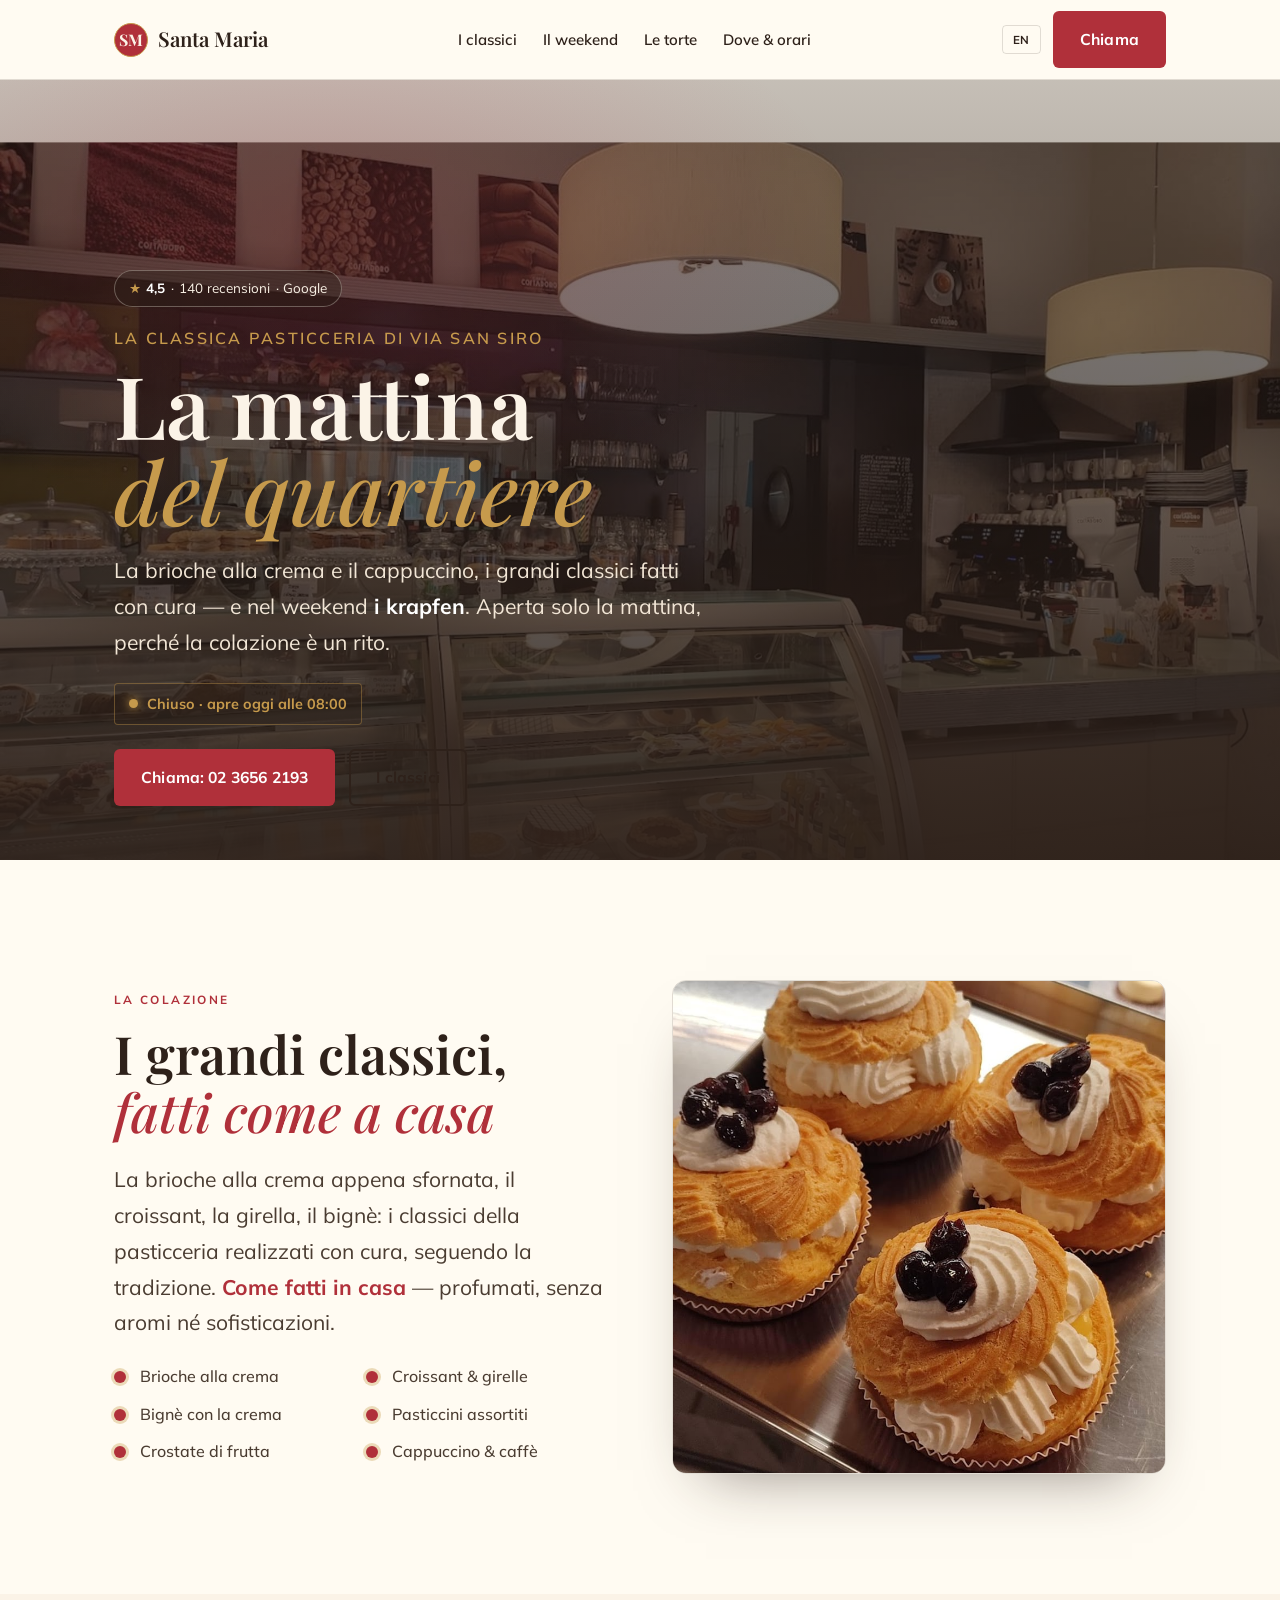
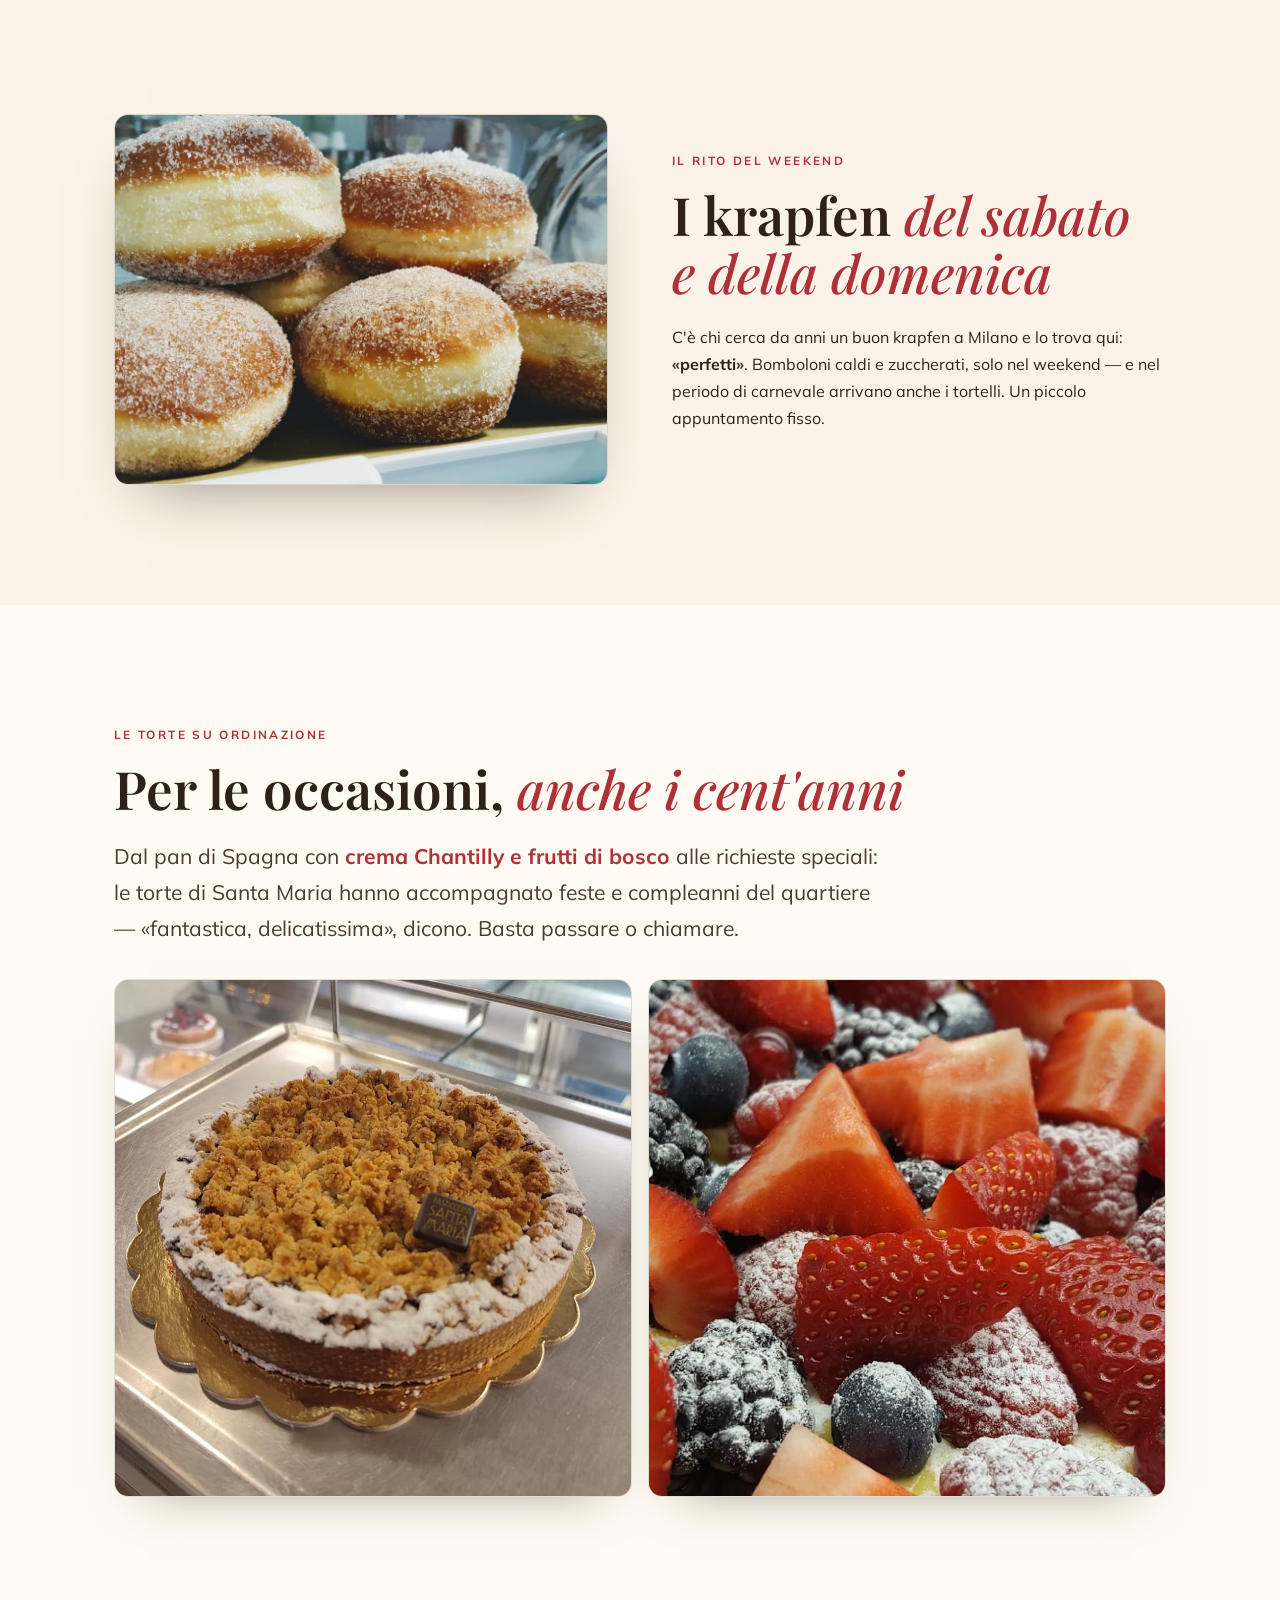
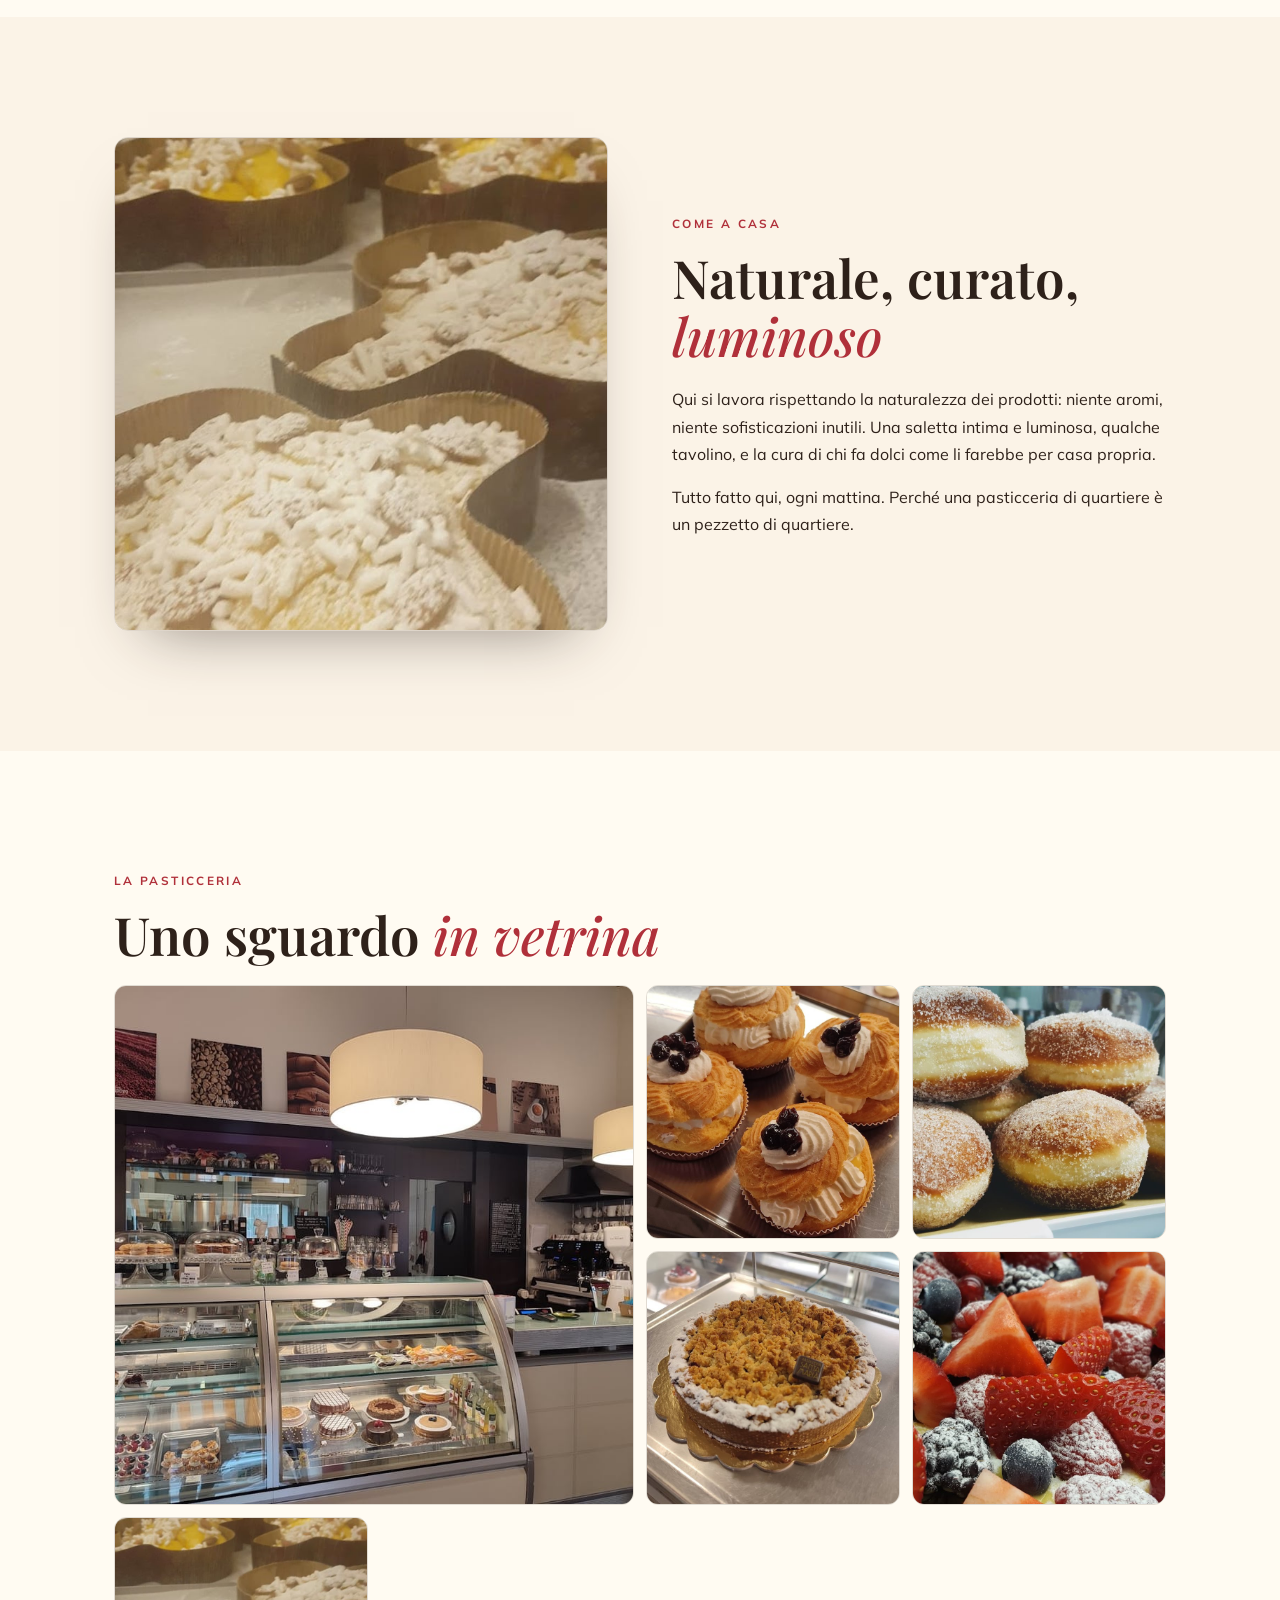
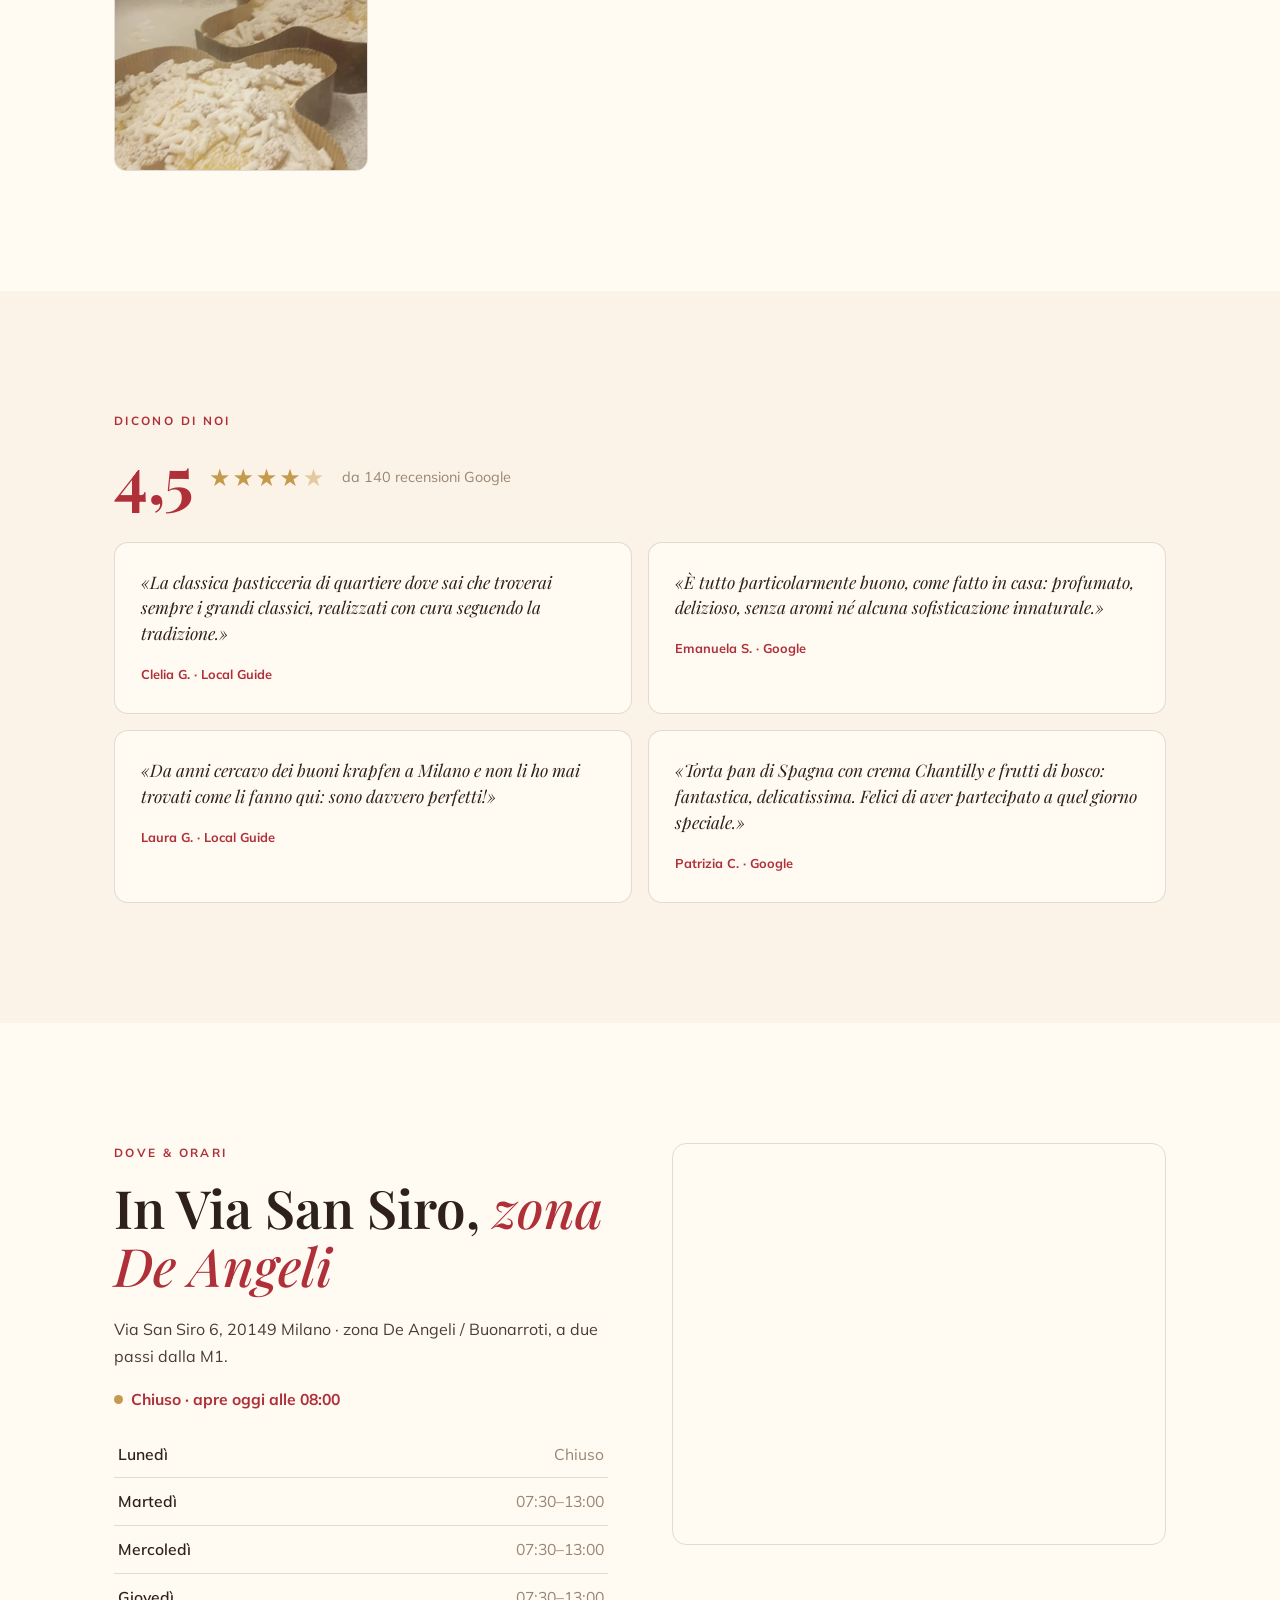
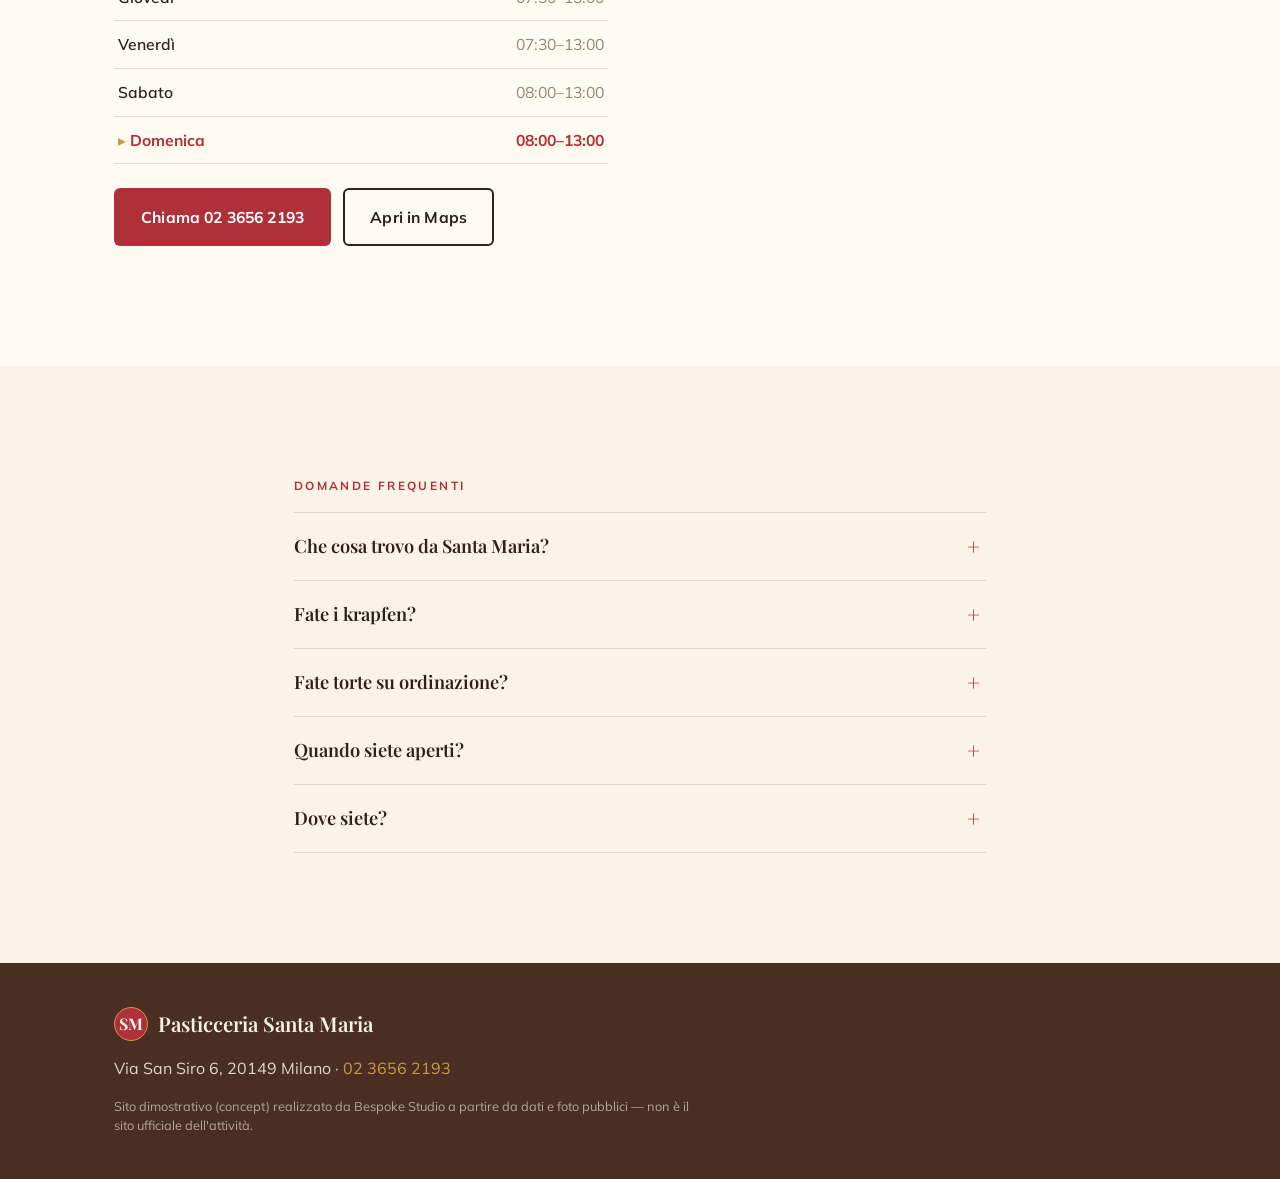
==== commit e3ad59f3: "Fix FOUC: reveal watchdog solo fallback (niente flash testi/foto) + cache-bust main.js v2 Co-Authore" ====
--- a/index.html
+++ b/index.html
@@ -279,6 +279,6 @@
 
 <script src="https://cdnjs.cloudflare.com/ajax/libs/gsap/3.12.5/gsap.min.js"></script>
 <script src="https://cdnjs.cloudflare.com/ajax/libs/gsap/3.12.5/ScrollTrigger.min.js"></script>
-<script src="js/main.js?v=1"></script>
+<script src="js/main.js?v=2"></script>
 </body>
 </html>
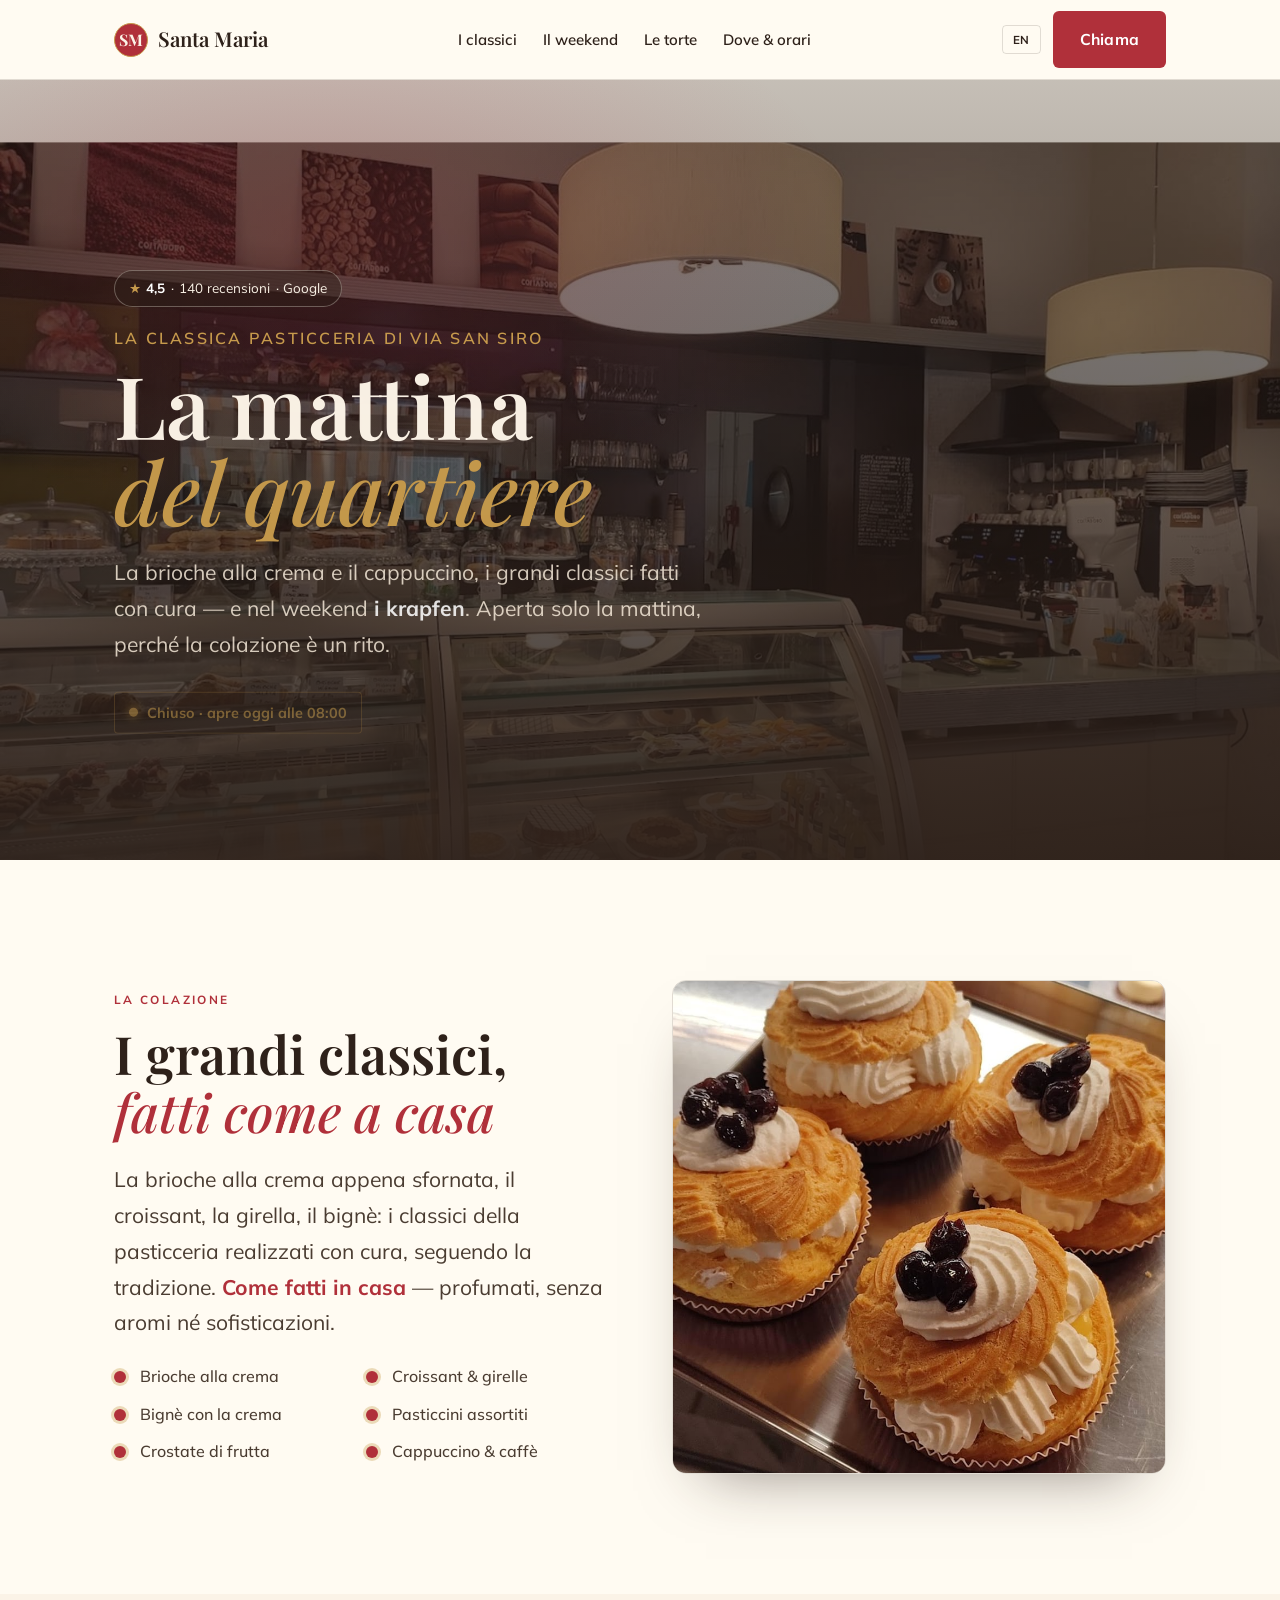
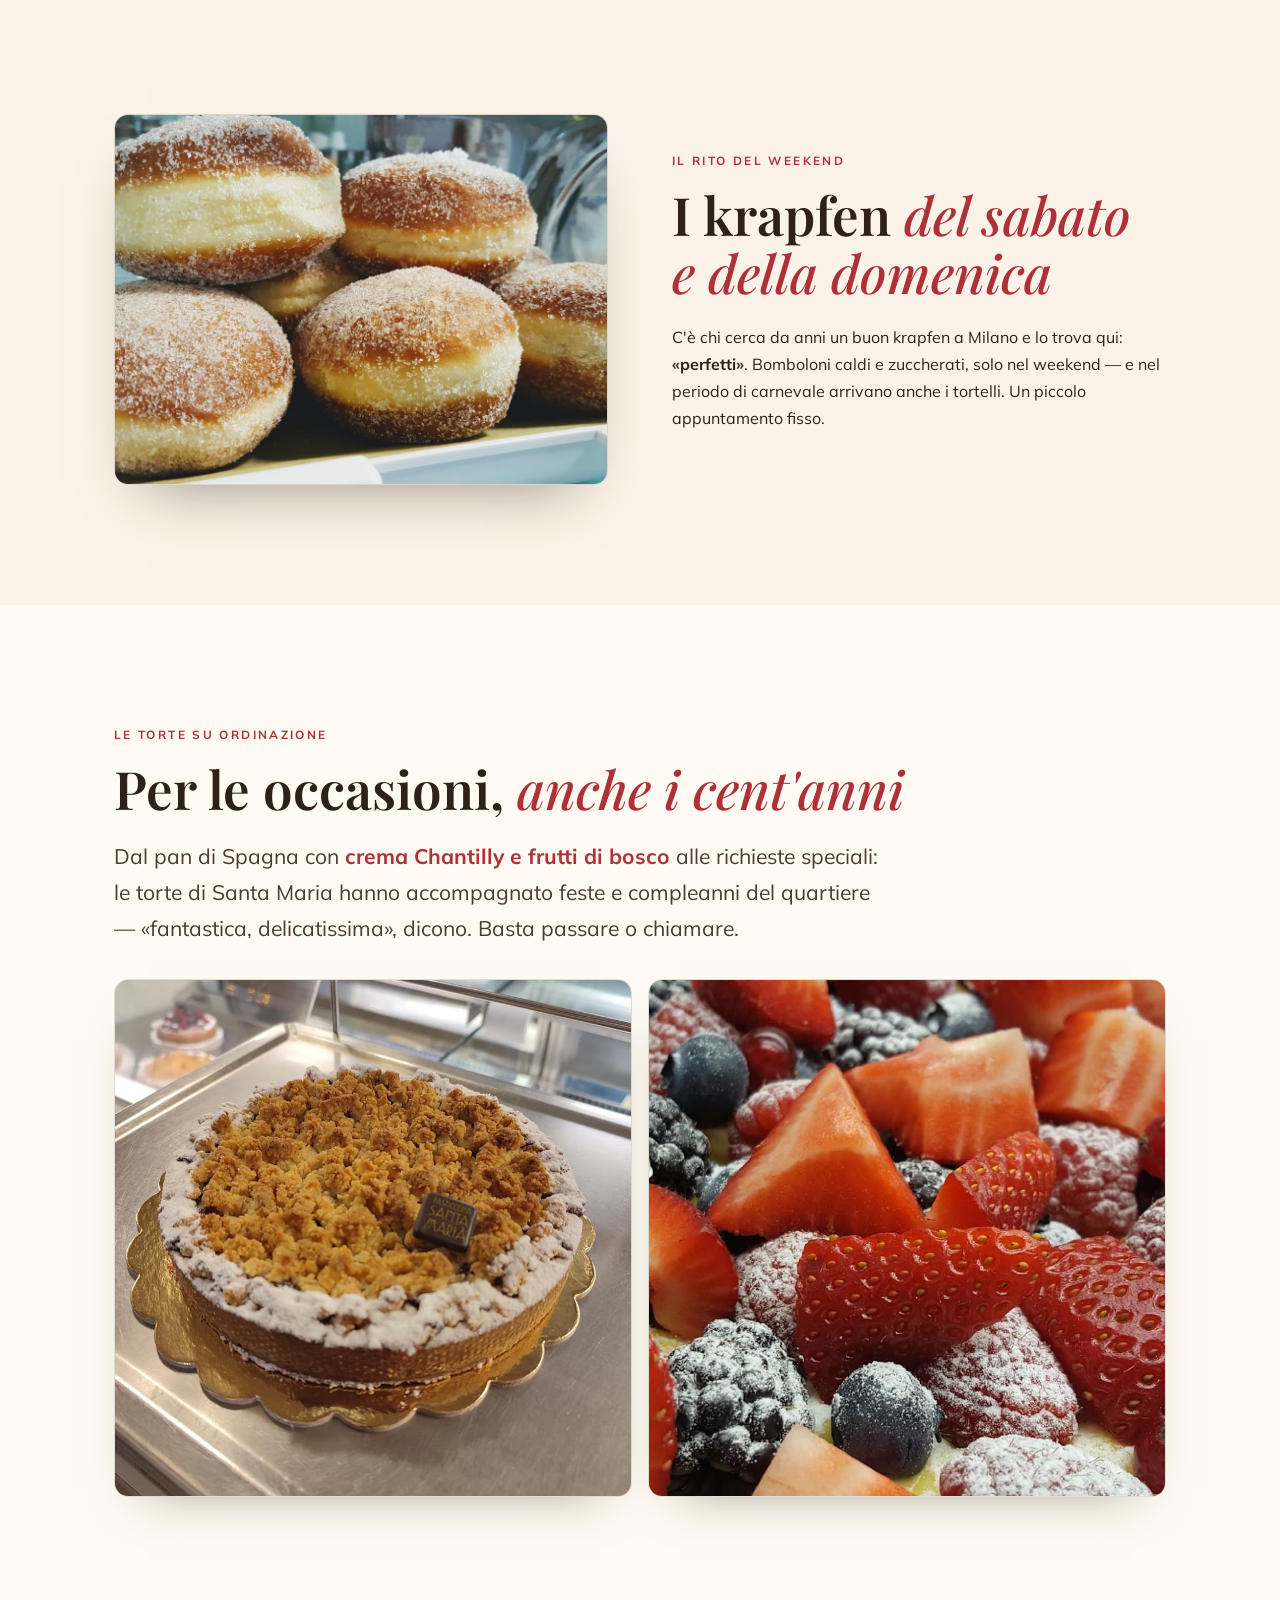
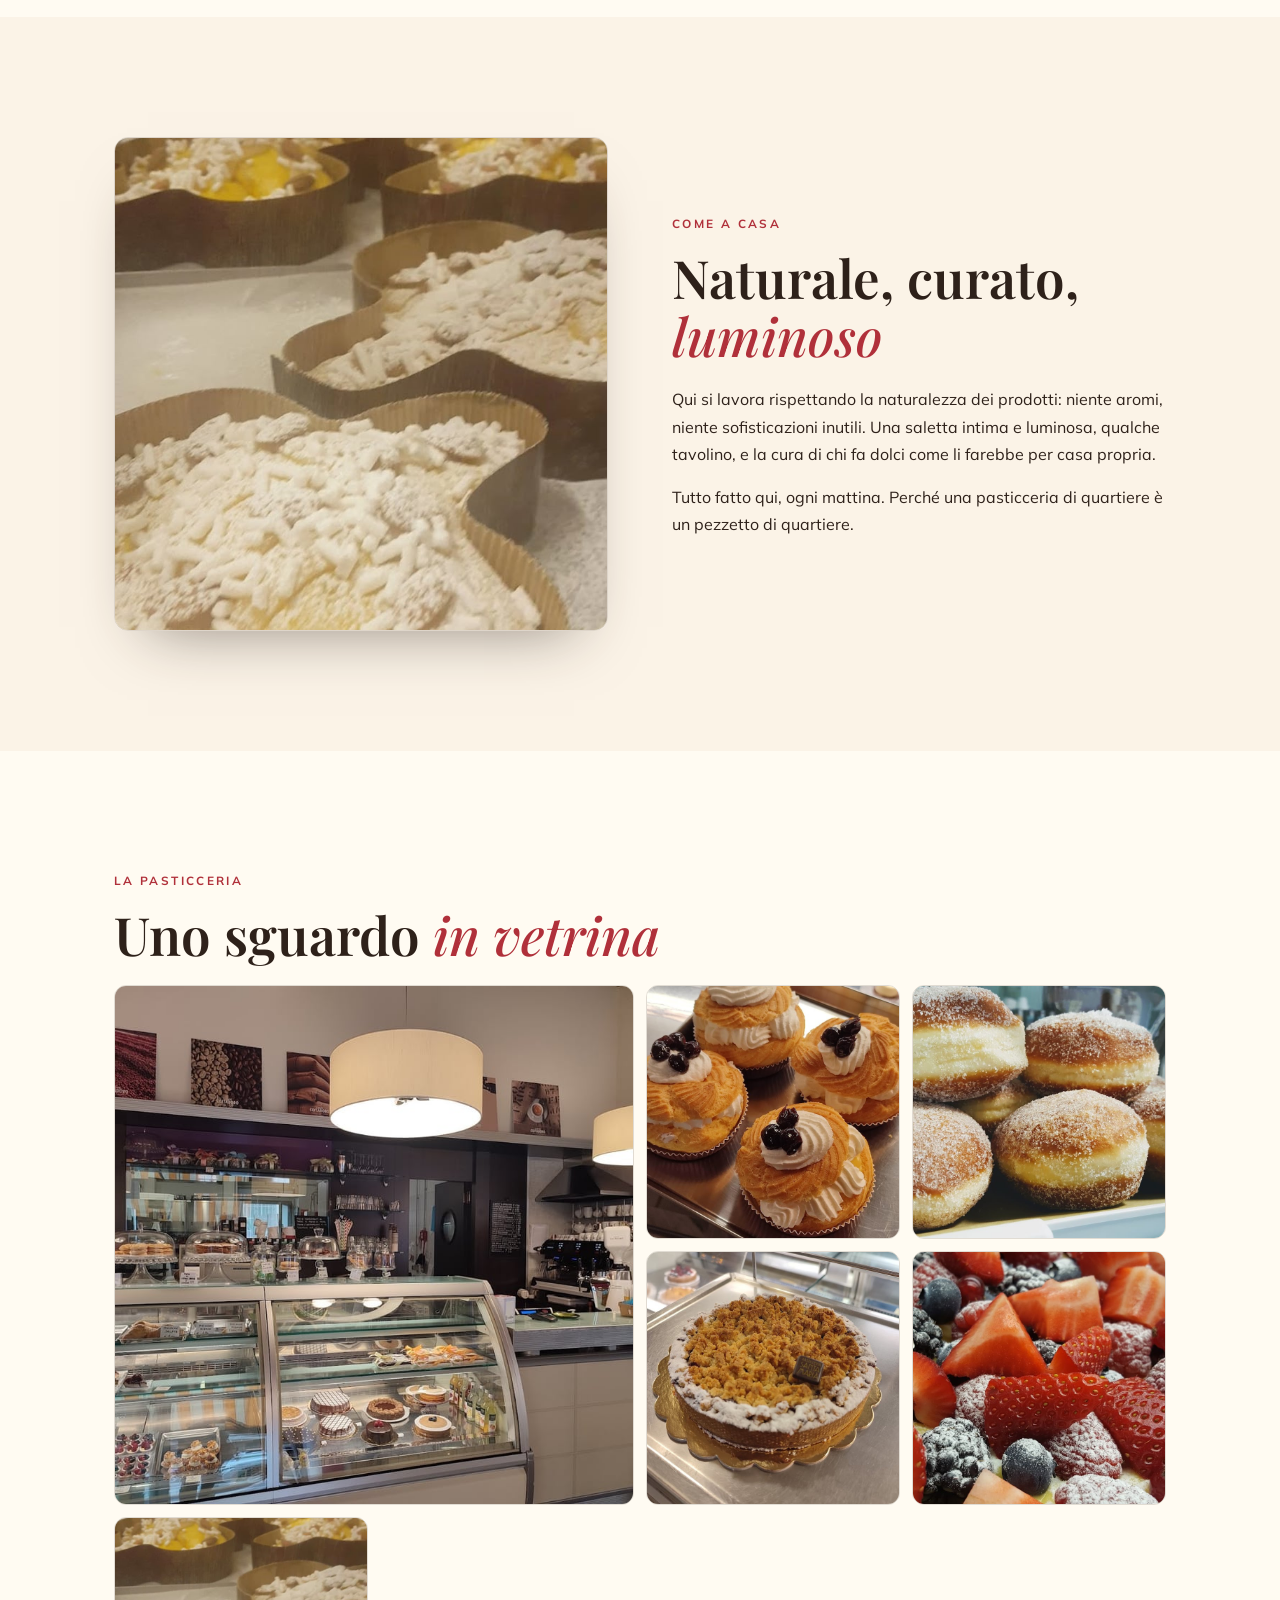
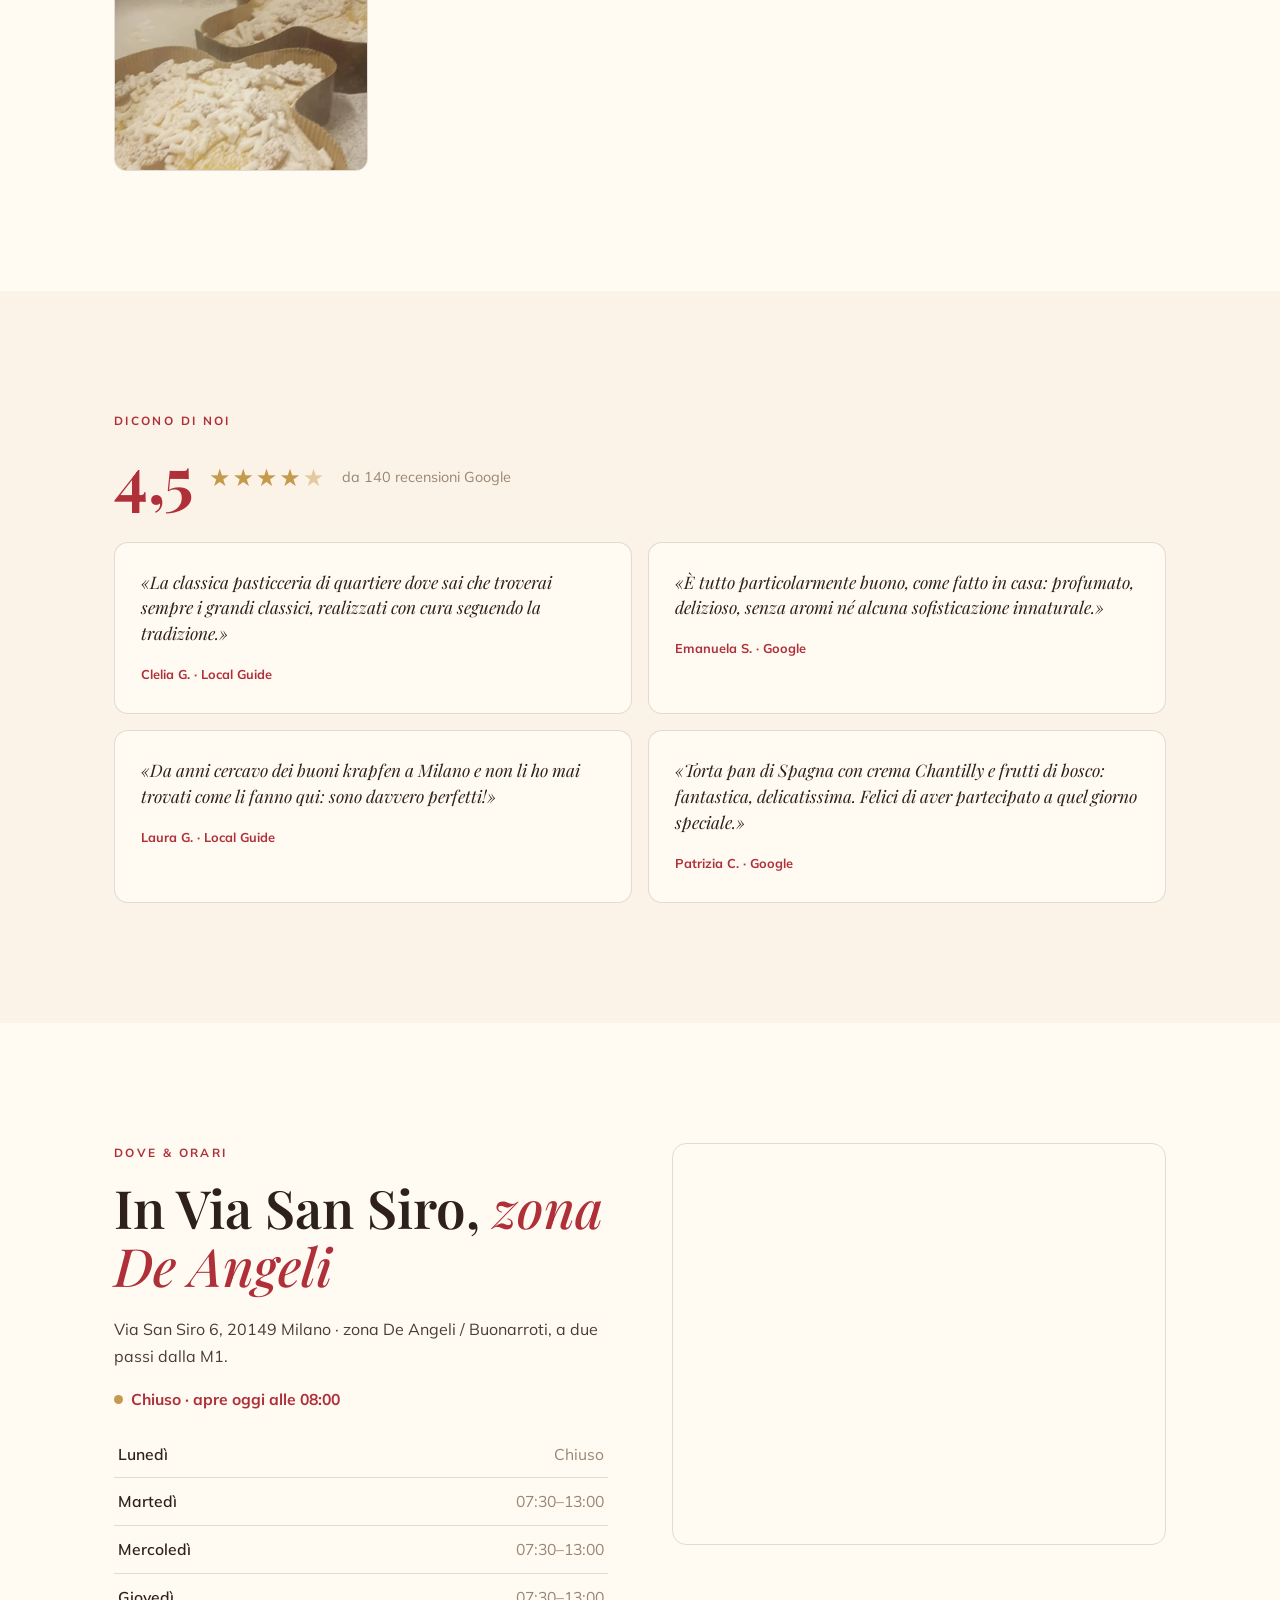
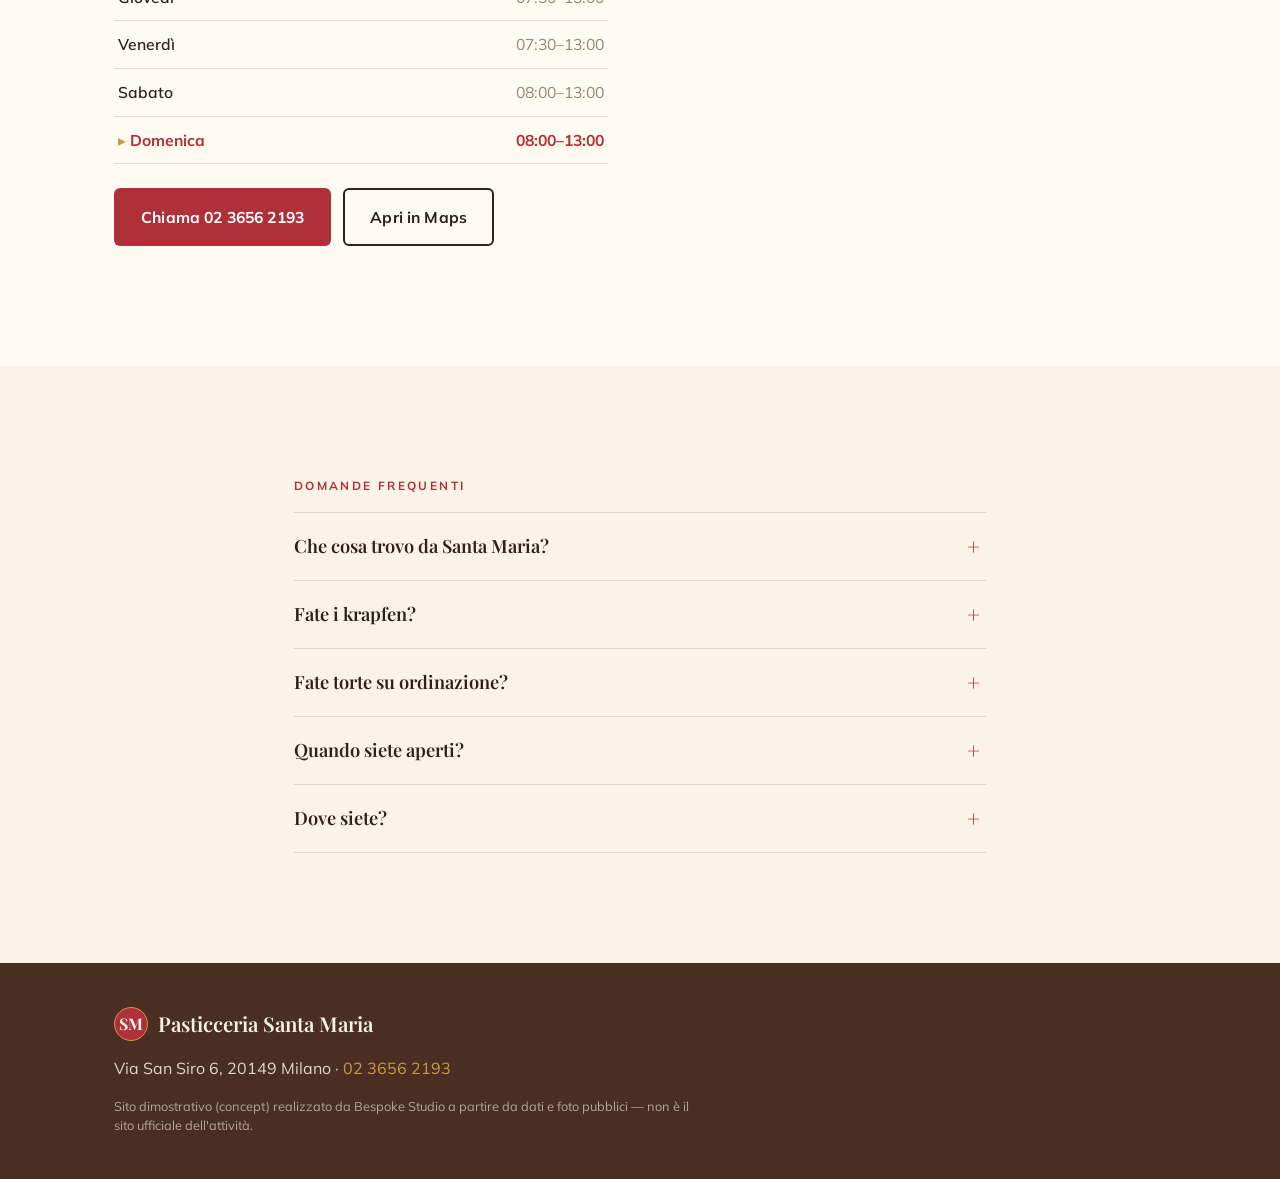
==== commit dba95b3f: "Fix flash: elimina doppia-animazione reveal (escludi firme dal reveal generico) + immediateRender:fa" ====
--- a/index.html
+++ b/index.html
@@ -279,6 +279,6 @@
 
 <script src="https://cdnjs.cloudflare.com/ajax/libs/gsap/3.12.5/gsap.min.js"></script>
 <script src="https://cdnjs.cloudflare.com/ajax/libs/gsap/3.12.5/ScrollTrigger.min.js"></script>
-<script src="js/main.js?v=2"></script>
+<script src="js/main.js?v=3"></script>
 </body>
 </html>
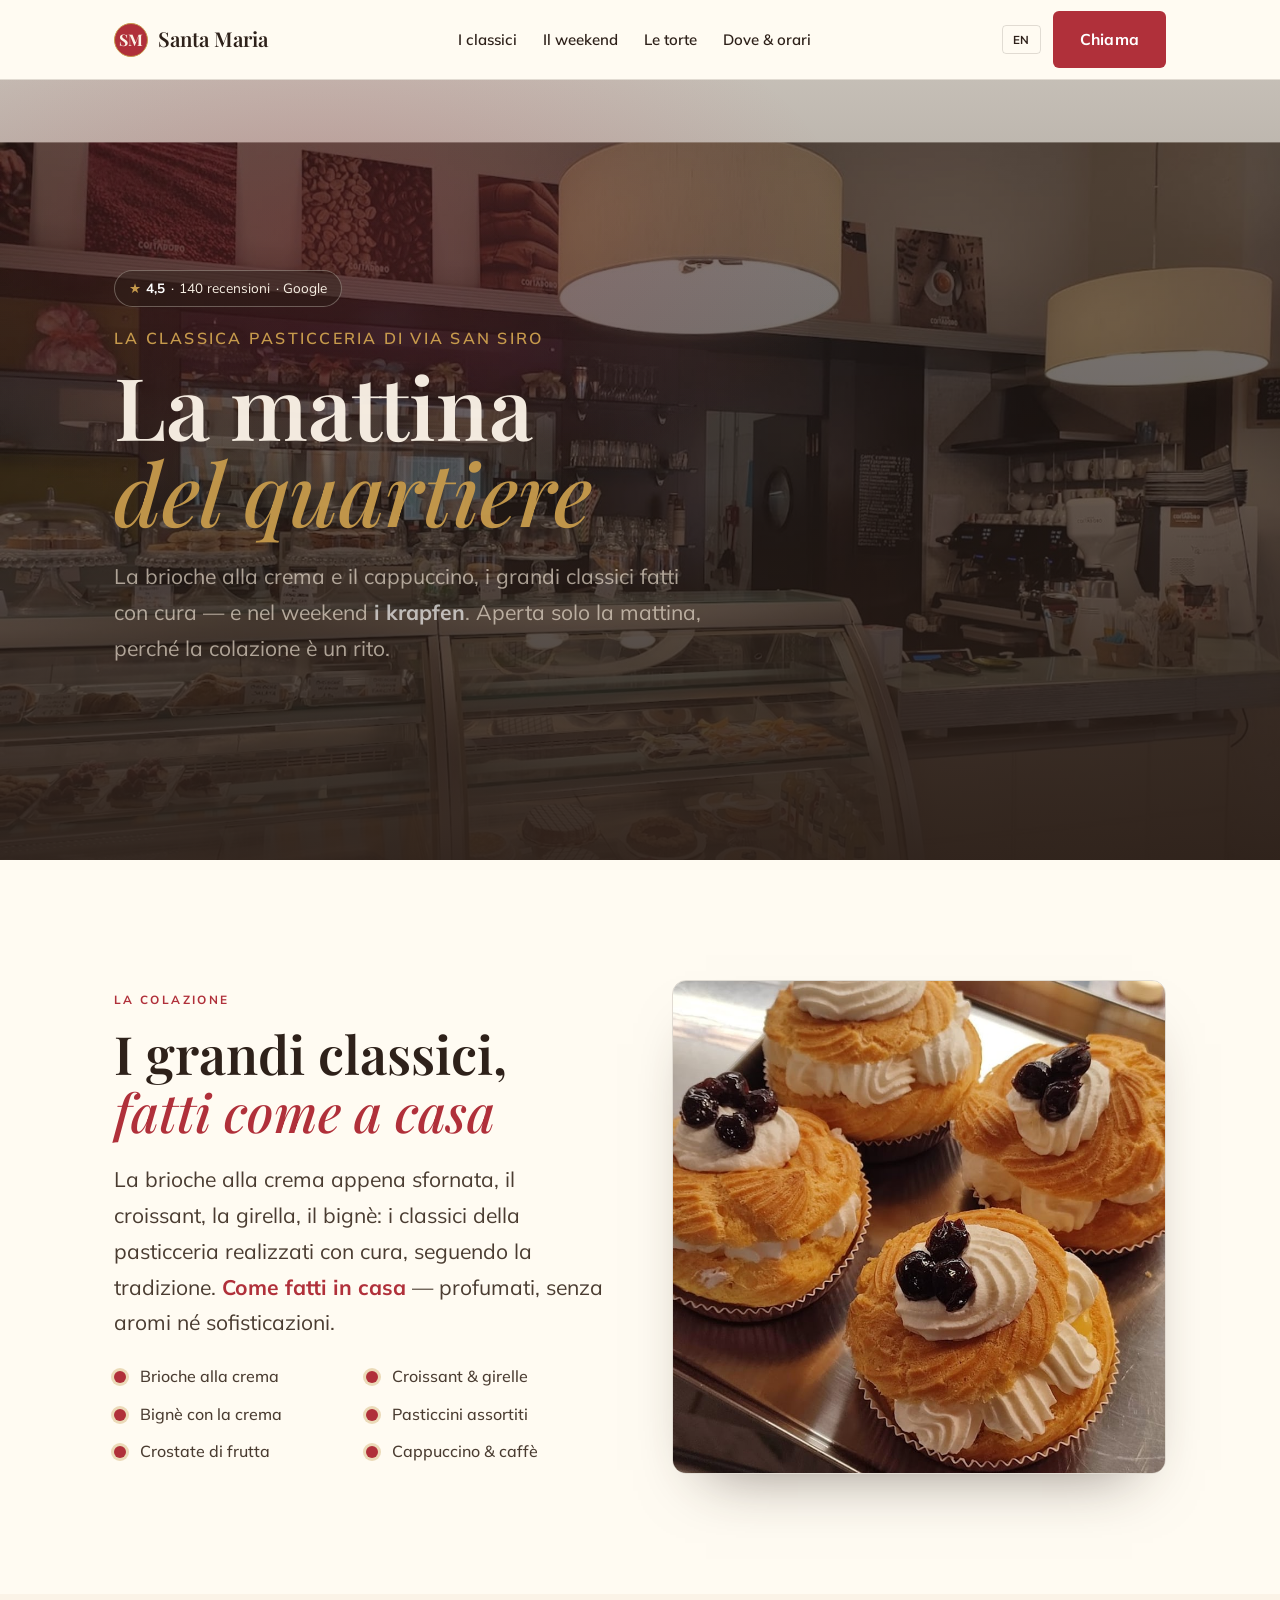
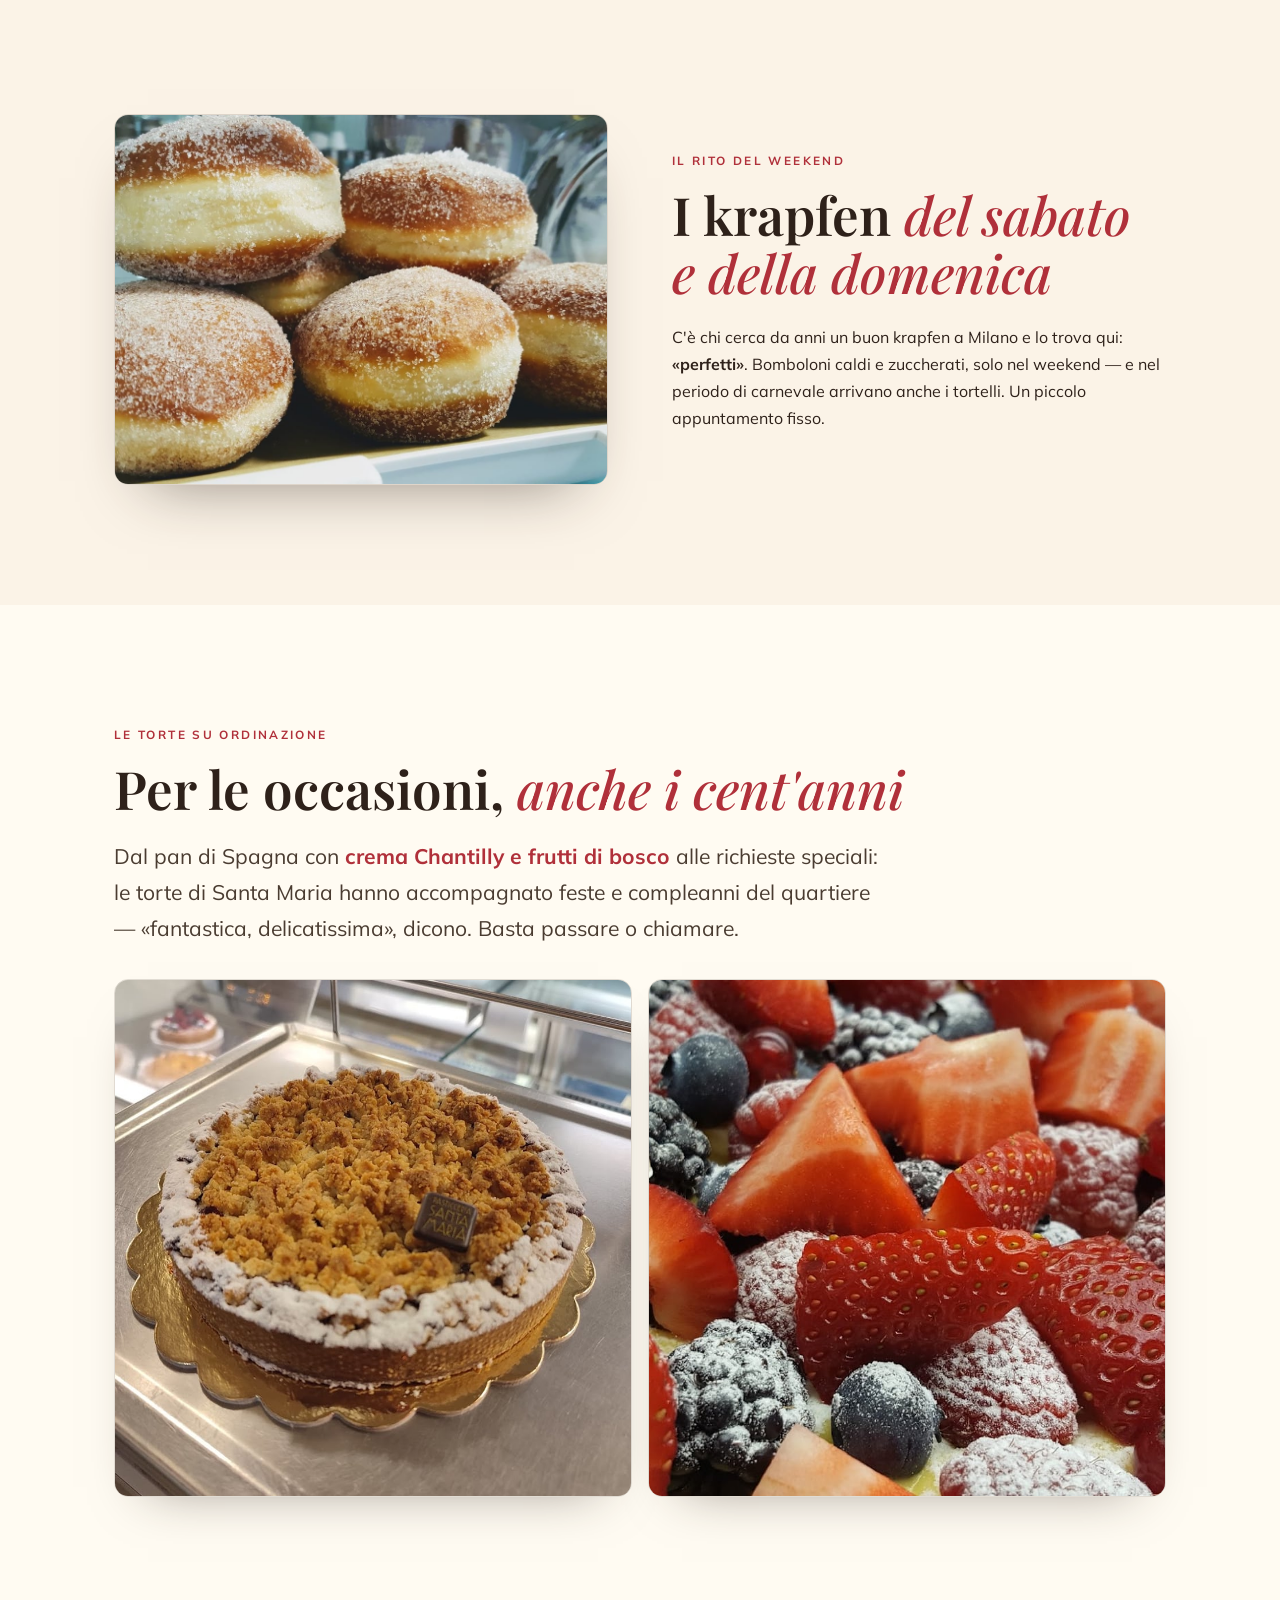
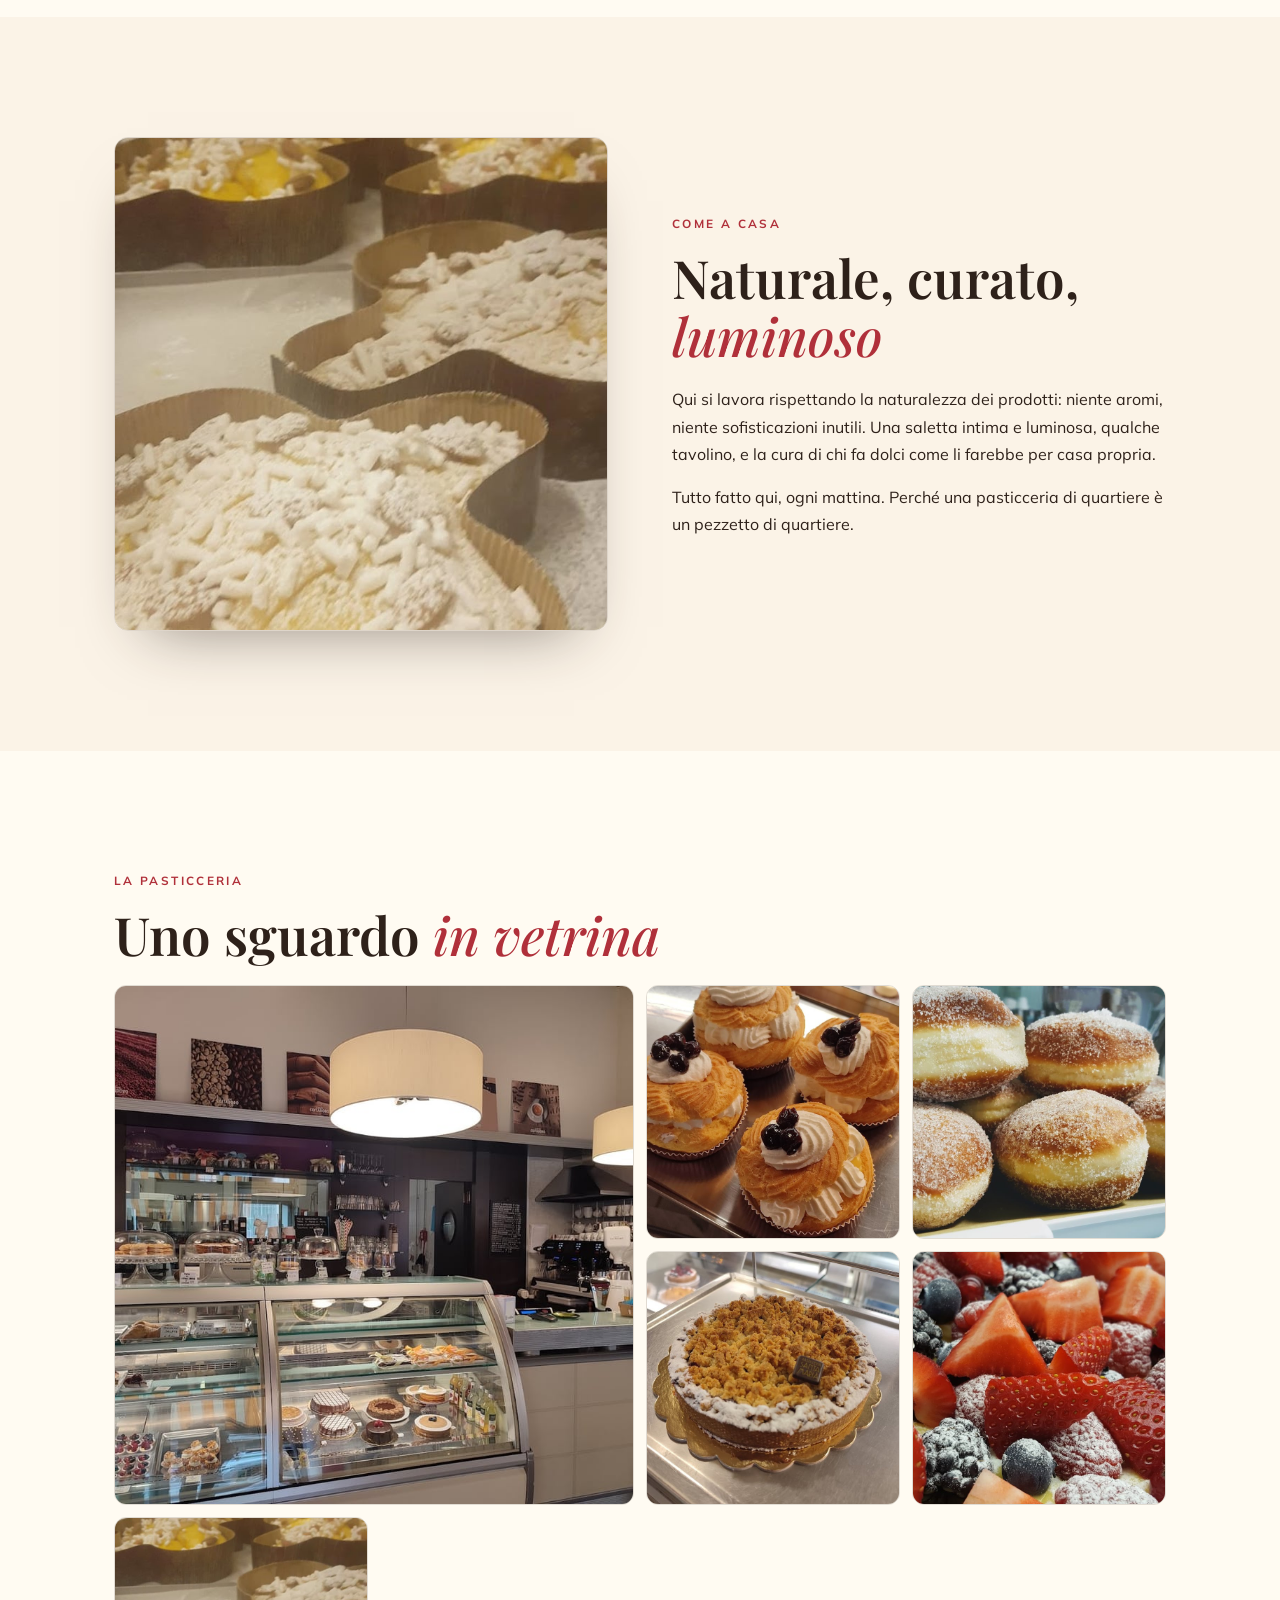
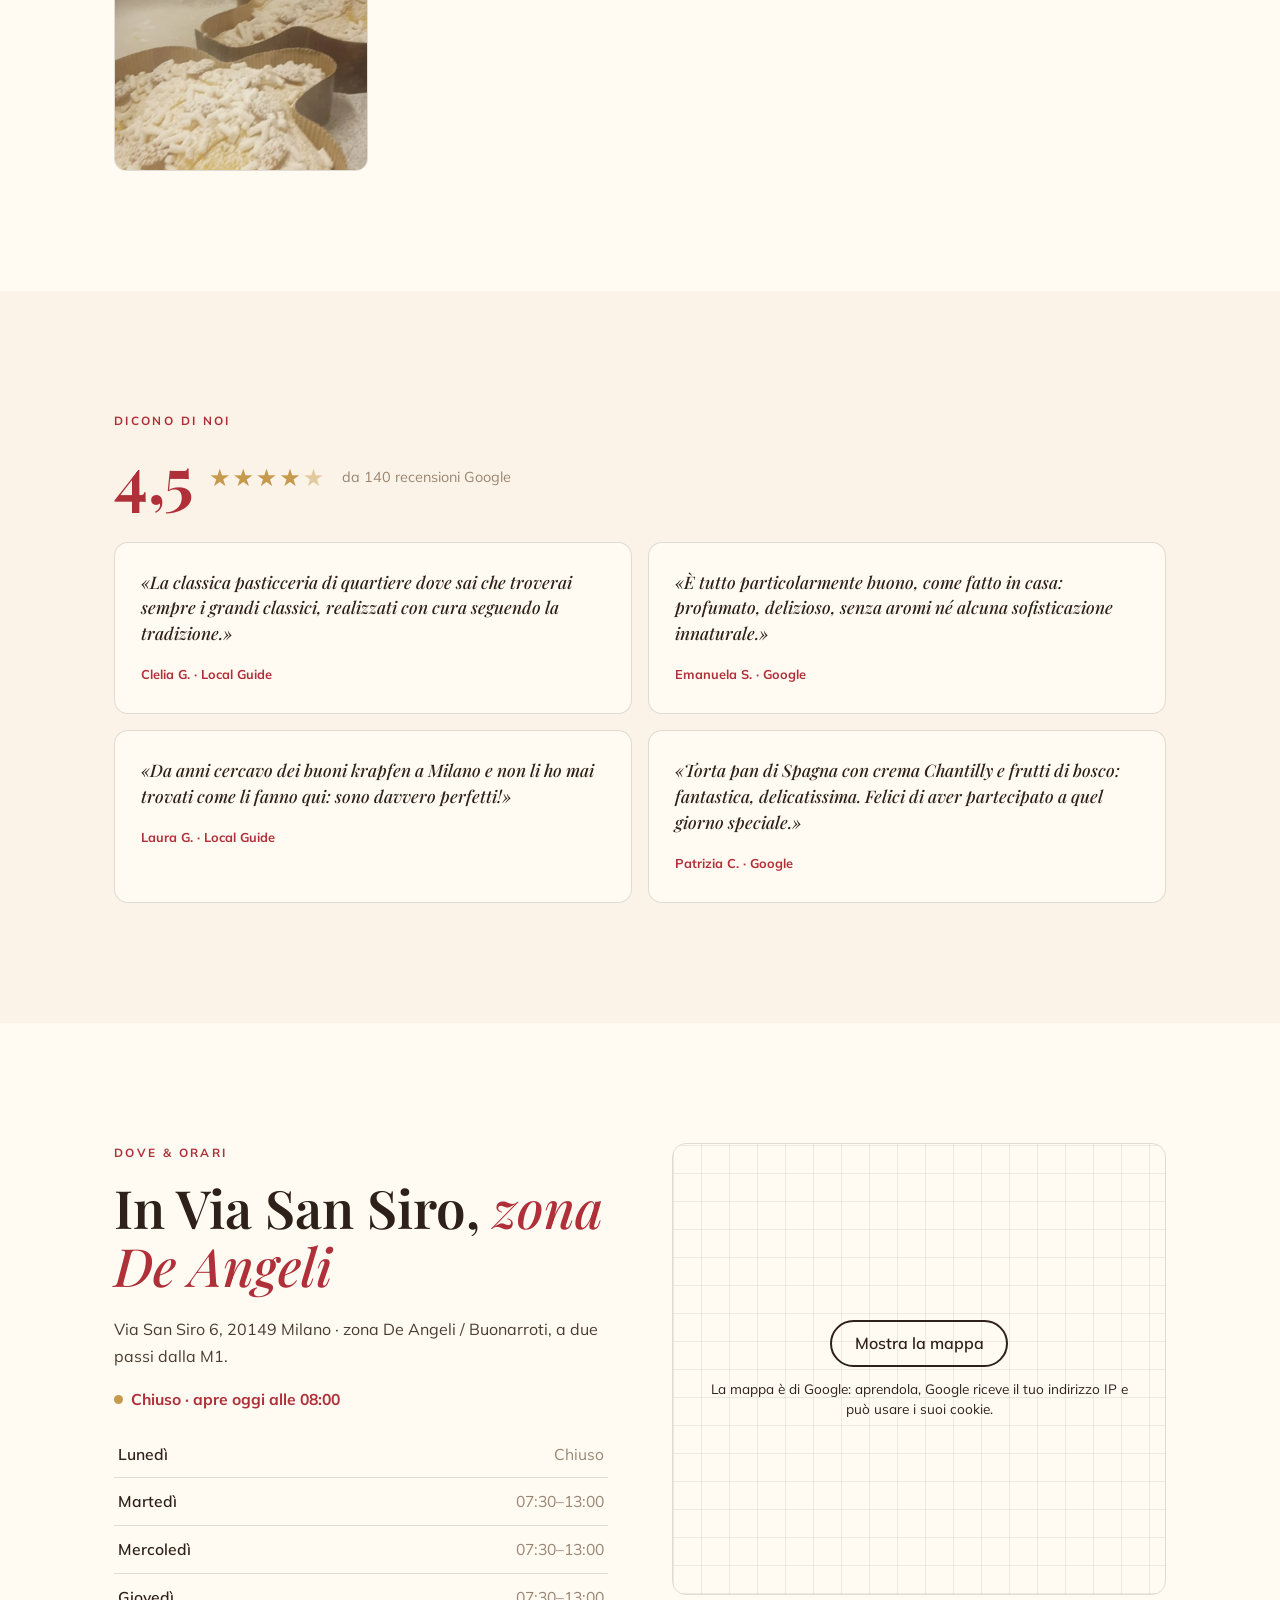
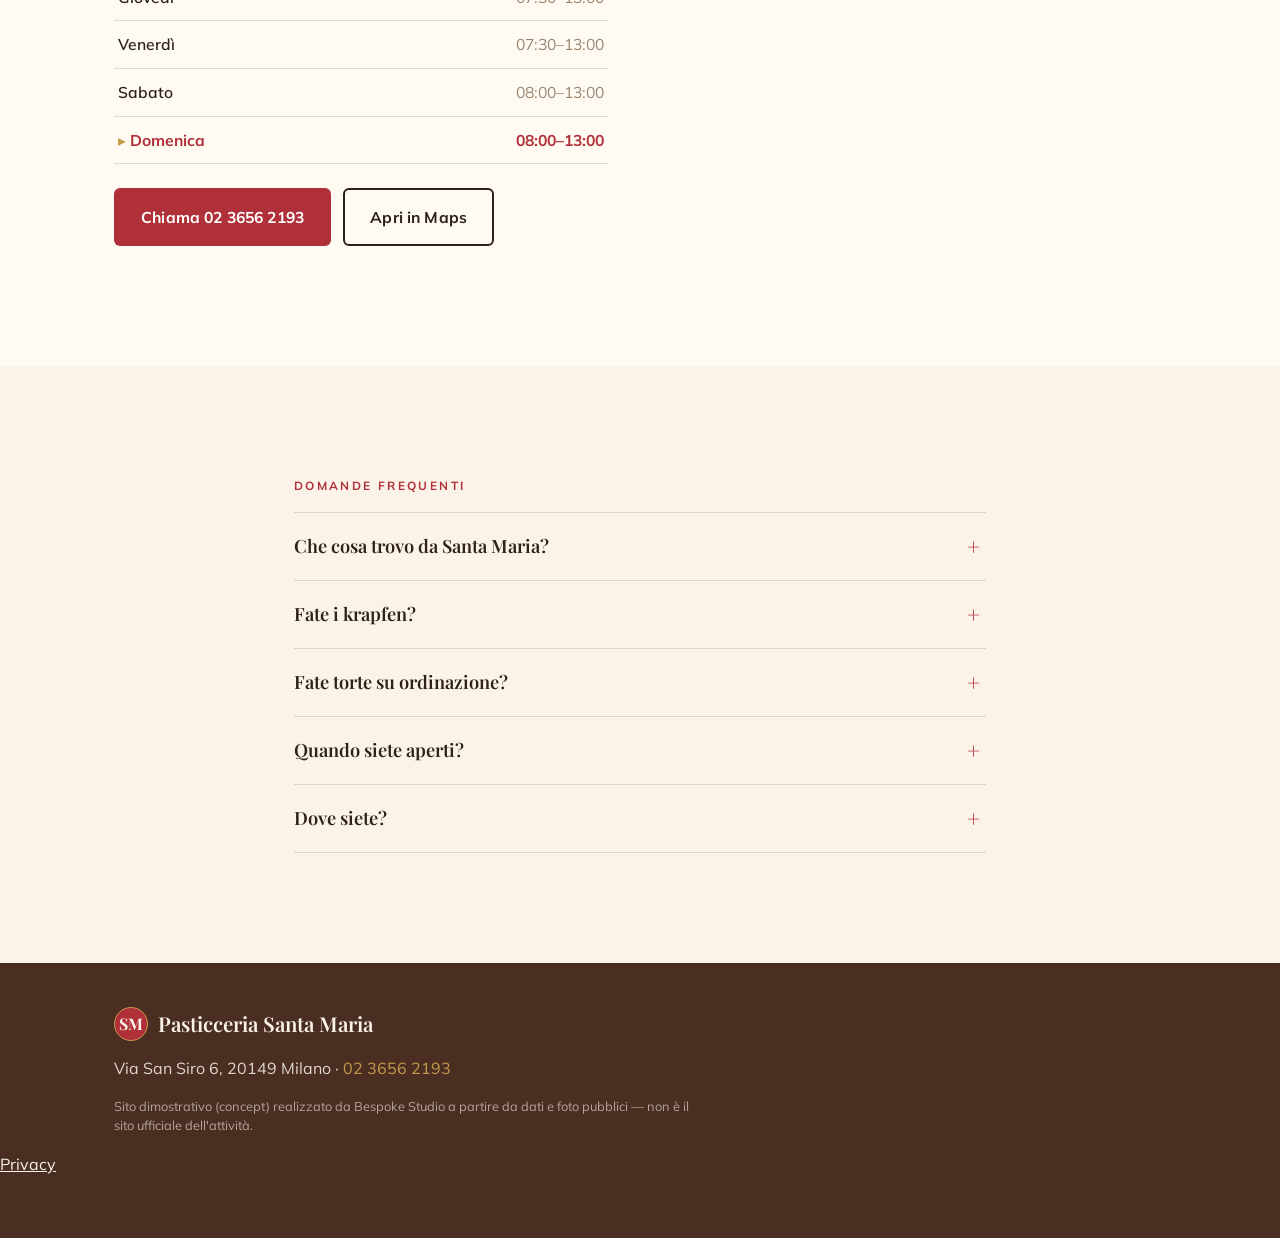
==== commit b25a42f3: "Privacy e pulizia: caratteri sul sito, mappa al clic, informativa, noindex - caratteri copiati nel s" ====
--- a/index.html
+++ b/index.html
@@ -3,6 +3,7 @@
 <head>
 <meta charset="UTF-8">
 <meta name="viewport" content="width=device-width, initial-scale=1.0">
+<meta name="robots" content="noindex">
 <title>Pasticceria Santa Maria — la mattina del quartiere, in Via San Siro</title>
 <meta name="description" content="Pasticceria Santa Maria, in Via San Siro a Milano: la classica pasticceria di quartiere. Brioche alla crema, croissant, bignè, pasticcini, i krapfen del weekend e le torte su ordinazione. Aperta solo la mattina.">
 <link rel="canonical" href="https://rotenzark.github.io/pasticceria-santa-maria/">
@@ -15,9 +16,7 @@
 <link rel="icon" type="image/svg+xml" href="img/favicon.svg">
 <link rel="icon" type="image/png" sizes="32x32" href="img/favicon-32.png">
 <link rel="apple-touch-icon" href="img/apple-touch-icon.png">
-<link rel="preconnect" href="https://fonts.googleapis.com">
-<link rel="preconnect" href="https://fonts.gstatic.com" crossorigin>
-<link href="https://fonts.googleapis.com/css2?family=Playfair+Display:ital,wght@0,500;0,600;0,700;1,500&family=Mulish:wght@400;500;600;700&display=swap" rel="stylesheet">
+<link rel="stylesheet" href="fonts/fonts.css?v=1">
 <link rel="stylesheet" href="css/styles.css?v=1">
 <script type="application/ld+json">
 {
@@ -28,7 +27,11 @@
   "image": "https://rotenzark.github.io/pasticceria-santa-maria/img/og-image.jpg",
   "url": "https://rotenzark.github.io/pasticceria-santa-maria/",
   "telephone": "+390236562193",
-  "servesCuisine": ["Pasticceria", "Colazione", "Torte"],
+  "servesCuisine": [
+    "Pasticceria",
+    "Colazione",
+    "Torte"
+  ],
   "priceRange": "€",
   "address": {
     "@type": "PostalAddress",
@@ -37,11 +40,32 @@
     "postalCode": "20149",
     "addressCountry": "IT"
   },
-  "geo": { "@type": "GeoCoordinates", "latitude": 45.4698376, "longitude": 9.1539696 },
-  "aggregateRating": { "@type": "AggregateRating", "ratingValue": "4.5", "reviewCount": "140" },
+  "geo": {
+    "@type": "GeoCoordinates",
+    "latitude": 45.4698376,
+    "longitude": 9.1539696
+  },
   "openingHoursSpecification": [
-    { "@type": "OpeningHoursSpecification", "dayOfWeek": ["Tuesday","Wednesday","Thursday","Friday"], "opens": "07:30", "closes": "13:00" },
-    { "@type": "OpeningHoursSpecification", "dayOfWeek": ["Saturday","Sunday"], "opens": "08:00", "closes": "13:00" }
+    {
+      "@type": "OpeningHoursSpecification",
+      "dayOfWeek": [
+        "Tuesday",
+        "Wednesday",
+        "Thursday",
+        "Friday"
+      ],
+      "opens": "07:30",
+      "closes": "13:00"
+    },
+    {
+      "@type": "OpeningHoursSpecification",
+      "dayOfWeek": [
+        "Saturday",
+        "Sunday"
+      ],
+      "opens": "08:00",
+      "closes": "13:00"
+    }
   ]
 }
 </script>
@@ -234,7 +258,7 @@
       </div>
     </div>
     <div class="dove__map reveal">
-      <iframe title="Mappa di Pasticceria Santa Maria, Via San Siro 6 Milano" src="https://www.google.com/maps?q=Pasticceria+Santa+Maria+Via+San+Siro+6+Milano&output=embed" width="600" height="450" style="border:0;" allowfullscreen="" loading="lazy" referrerpolicy="no-referrer-when-downgrade"></iframe>
+      <div class="mappa-clic" data-mappa-clic style="--mappa-h: 450px"><template><iframe title="Mappa di Pasticceria Santa Maria, Via San Siro 6 Milano" src="https://www.google.com/maps?q=Pasticceria+Santa+Maria+Via+San+Siro+6+Milano&output=embed" width="600" height="450" style="border:0;" allowfullscreen="" loading="lazy" referrerpolicy="no-referrer-when-downgrade"></iframe></template><div class="mappa-clic__velo"><a class="mappa-clic__btn" href="https://www.google.com/maps/place/Pasticceria+Santa+Maria/@45.4698376,9.1539696,17z" target="_blank" rel="noopener">Mostra la mappa</a><p class="mappa-clic__nota">La mappa è di Google: aprendola, Google riceve il tuo indirizzo IP e può usare i suoi cookie.</p></div></div>
     </div>
   </div>
 </section>
@@ -262,6 +286,7 @@
     <p class="foot__dove" data-i18n="foot.dove">Via San Siro 6, 20149 Milano · <a href="tel:+390236562193">02 3656 2193</a></p>
     <p class="foot__demo" data-i18n="foot.demo">Sito dimostrativo (concept) realizzato da Bespoke Studio a partire da dati e foto pubblici — non è il sito ufficiale dell'attività.</p>
   </div>
+  <p class="privacy-link"><a href="privacy.html">Privacy</a></p>
 </footer>
 
 <!-- action-bar mobile -->
@@ -280,5 +305,6 @@
 <script src="https://cdnjs.cloudflare.com/ajax/libs/gsap/3.12.5/gsap.min.js"></script>
 <script src="https://cdnjs.cloudflare.com/ajax/libs/gsap/3.12.5/ScrollTrigger.min.js"></script>
 <script src="js/main.js?v=3"></script>
+<script src="js/mappa-clic.js?v=1" defer></script>
 </body>
 </html>
--- a/fonts/fonts.css
+++ b/fonts/fonts.css
@@ -0,0 +1,325 @@
+/* Caratteri ospitati sul sito: nessuna richiesta a Google Fonts o Fontshare (giro privacy 1/10/2026). Licenze in LICENSE.txt. */
+/* cyrillic-ext */
+@font-face {
+  font-family: 'Mulish';
+  font-style: normal;
+  font-weight: 400;
+  font-display: swap;
+  src: url(mulish-v18-1Ptvg83HX_SGhgqk0gotcqA.woff2) format('woff2');
+  unicode-range: U+0460-052F, U+1C80-1C8A, U+20B4, U+2DE0-2DFF, U+A640-A69F, U+FE2E-FE2F;
+}
+/* cyrillic */
+@font-face {
+  font-family: 'Mulish';
+  font-style: normal;
+  font-weight: 400;
+  font-display: swap;
+  src: url(mulish-v18-1Ptvg83HX_SGhgqk2wotcqA.woff2) format('woff2');
+  unicode-range: U+0301, U+0400-045F, U+0490-0491, U+04B0-04B1, U+2116;
+}
+/* vietnamese */
+@font-face {
+  font-family: 'Mulish';
+  font-style: normal;
+  font-weight: 400;
+  font-display: swap;
+  src: url(mulish-v18-1Ptvg83HX_SGhgqk0AotcqA.woff2) format('woff2');
+  unicode-range: U+0102-0103, U+0110-0111, U+0128-0129, U+0168-0169, U+01A0-01A1, U+01AF-01B0, U+0300-0301, U+0303-0304, U+0308-0309, U+0323, U+0329, U+1EA0-1EF9, U+20AB;
+}
+/* latin-ext */
+@font-face {
+  font-family: 'Mulish';
+  font-style: normal;
+  font-weight: 400;
+  font-display: swap;
+  src: url(mulish-v18-1Ptvg83HX_SGhgqk0QotcqA.woff2) format('woff2');
+  unicode-range: U+0100-02BA, U+02BD-02C5, U+02C7-02CC, U+02CE-02D7, U+02DD-02FF, U+0304, U+0308, U+0329, U+1D00-1DBF, U+1E00-1E9F, U+1EF2-1EFF, U+2020, U+20A0-20AB, U+20AD-20C0, U+2113, U+2C60-2C7F, U+A720-A7FF;
+}
+/* latin */
+@font-face {
+  font-family: 'Mulish';
+  font-style: normal;
+  font-weight: 400;
+  font-display: swap;
+  src: url(mulish-v18-1Ptvg83HX_SGhgqk3wot.woff2) format('woff2');
+  unicode-range: U+0000-00FF, U+0131, U+0152-0153, U+02BB-02BC, U+02C6, U+02DA, U+02DC, U+0304, U+0308, U+0329, U+2000-206F, U+20AC, U+2122, U+2191, U+2193, U+2212, U+2215, U+FEFF, U+FFFD;
+}
+/* cyrillic-ext */
+@font-face {
+  font-family: 'Mulish';
+  font-style: normal;
+  font-weight: 500;
+  font-display: swap;
+  src: url(mulish-v18-1Ptvg83HX_SGhgqk0gotcqA.woff2) format('woff2');
+  unicode-range: U+0460-052F, U+1C80-1C8A, U+20B4, U+2DE0-2DFF, U+A640-A69F, U+FE2E-FE2F;
+}
+/* cyrillic */
+@font-face {
+  font-family: 'Mulish';
+  font-style: normal;
+  font-weight: 500;
+  font-display: swap;
+  src: url(mulish-v18-1Ptvg83HX_SGhgqk2wotcqA.woff2) format('woff2');
+  unicode-range: U+0301, U+0400-045F, U+0490-0491, U+04B0-04B1, U+2116;
+}
+/* vietnamese */
+@font-face {
+  font-family: 'Mulish';
+  font-style: normal;
+  font-weight: 500;
+  font-display: swap;
+  src: url(mulish-v18-1Ptvg83HX_SGhgqk0AotcqA.woff2) format('woff2');
+  unicode-range: U+0102-0103, U+0110-0111, U+0128-0129, U+0168-0169, U+01A0-01A1, U+01AF-01B0, U+0300-0301, U+0303-0304, U+0308-0309, U+0323, U+0329, U+1EA0-1EF9, U+20AB;
+}
+/* latin-ext */
+@font-face {
+  font-family: 'Mulish';
+  font-style: normal;
+  font-weight: 500;
+  font-display: swap;
+  src: url(mulish-v18-1Ptvg83HX_SGhgqk0QotcqA.woff2) format('woff2');
+  unicode-range: U+0100-02BA, U+02BD-02C5, U+02C7-02CC, U+02CE-02D7, U+02DD-02FF, U+0304, U+0308, U+0329, U+1D00-1DBF, U+1E00-1E9F, U+1EF2-1EFF, U+2020, U+20A0-20AB, U+20AD-20C0, U+2113, U+2C60-2C7F, U+A720-A7FF;
+}
+/* latin */
+@font-face {
+  font-family: 'Mulish';
+  font-style: normal;
+  font-weight: 500;
+  font-display: swap;
+  src: url(mulish-v18-1Ptvg83HX_SGhgqk3wot.woff2) format('woff2');
+  unicode-range: U+0000-00FF, U+0131, U+0152-0153, U+02BB-02BC, U+02C6, U+02DA, U+02DC, U+0304, U+0308, U+0329, U+2000-206F, U+20AC, U+2122, U+2191, U+2193, U+2212, U+2215, U+FEFF, U+FFFD;
+}
+/* cyrillic-ext */
+@font-face {
+  font-family: 'Mulish';
+  font-style: normal;
+  font-weight: 600;
+  font-display: swap;
+  src: url(mulish-v18-1Ptvg83HX_SGhgqk0gotcqA.woff2) format('woff2');
+  unicode-range: U+0460-052F, U+1C80-1C8A, U+20B4, U+2DE0-2DFF, U+A640-A69F, U+FE2E-FE2F;
+}
+/* cyrillic */
+@font-face {
+  font-family: 'Mulish';
+  font-style: normal;
+  font-weight: 600;
+  font-display: swap;
+  src: url(mulish-v18-1Ptvg83HX_SGhgqk2wotcqA.woff2) format('woff2');
+  unicode-range: U+0301, U+0400-045F, U+0490-0491, U+04B0-04B1, U+2116;
+}
+/* vietnamese */
+@font-face {
+  font-family: 'Mulish';
+  font-style: normal;
+  font-weight: 600;
+  font-display: swap;
+  src: url(mulish-v18-1Ptvg83HX_SGhgqk0AotcqA.woff2) format('woff2');
+  unicode-range: U+0102-0103, U+0110-0111, U+0128-0129, U+0168-0169, U+01A0-01A1, U+01AF-01B0, U+0300-0301, U+0303-0304, U+0308-0309, U+0323, U+0329, U+1EA0-1EF9, U+20AB;
+}
+/* latin-ext */
+@font-face {
+  font-family: 'Mulish';
+  font-style: normal;
+  font-weight: 600;
+  font-display: swap;
+  src: url(mulish-v18-1Ptvg83HX_SGhgqk0QotcqA.woff2) format('woff2');
+  unicode-range: U+0100-02BA, U+02BD-02C5, U+02C7-02CC, U+02CE-02D7, U+02DD-02FF, U+0304, U+0308, U+0329, U+1D00-1DBF, U+1E00-1E9F, U+1EF2-1EFF, U+2020, U+20A0-20AB, U+20AD-20C0, U+2113, U+2C60-2C7F, U+A720-A7FF;
+}
+/* latin */
+@font-face {
+  font-family: 'Mulish';
+  font-style: normal;
+  font-weight: 600;
+  font-display: swap;
+  src: url(mulish-v18-1Ptvg83HX_SGhgqk3wot.woff2) format('woff2');
+  unicode-range: U+0000-00FF, U+0131, U+0152-0153, U+02BB-02BC, U+02C6, U+02DA, U+02DC, U+0304, U+0308, U+0329, U+2000-206F, U+20AC, U+2122, U+2191, U+2193, U+2212, U+2215, U+FEFF, U+FFFD;
+}
+/* cyrillic-ext */
+@font-face {
+  font-family: 'Mulish';
+  font-style: normal;
+  font-weight: 700;
+  font-display: swap;
+  src: url(mulish-v18-1Ptvg83HX_SGhgqk0gotcqA.woff2) format('woff2');
+  unicode-range: U+0460-052F, U+1C80-1C8A, U+20B4, U+2DE0-2DFF, U+A640-A69F, U+FE2E-FE2F;
+}
+/* cyrillic */
+@font-face {
+  font-family: 'Mulish';
+  font-style: normal;
+  font-weight: 700;
+  font-display: swap;
+  src: url(mulish-v18-1Ptvg83HX_SGhgqk2wotcqA.woff2) format('woff2');
+  unicode-range: U+0301, U+0400-045F, U+0490-0491, U+04B0-04B1, U+2116;
+}
+/* vietnamese */
+@font-face {
+  font-family: 'Mulish';
+  font-style: normal;
+  font-weight: 700;
+  font-display: swap;
+  src: url(mulish-v18-1Ptvg83HX_SGhgqk0AotcqA.woff2) format('woff2');
+  unicode-range: U+0102-0103, U+0110-0111, U+0128-0129, U+0168-0169, U+01A0-01A1, U+01AF-01B0, U+0300-0301, U+0303-0304, U+0308-0309, U+0323, U+0329, U+1EA0-1EF9, U+20AB;
+}
+/* latin-ext */
+@font-face {
+  font-family: 'Mulish';
+  font-style: normal;
+  font-weight: 700;
+  font-display: swap;
+  src: url(mulish-v18-1Ptvg83HX_SGhgqk0QotcqA.woff2) format('woff2');
+  unicode-range: U+0100-02BA, U+02BD-02C5, U+02C7-02CC, U+02CE-02D7, U+02DD-02FF, U+0304, U+0308, U+0329, U+1D00-1DBF, U+1E00-1E9F, U+1EF2-1EFF, U+2020, U+20A0-20AB, U+20AD-20C0, U+2113, U+2C60-2C7F, U+A720-A7FF;
+}
+/* latin */
+@font-face {
+  font-family: 'Mulish';
+  font-style: normal;
+  font-weight: 700;
+  font-display: swap;
+  src: url(mulish-v18-1Ptvg83HX_SGhgqk3wot.woff2) format('woff2');
+  unicode-range: U+0000-00FF, U+0131, U+0152-0153, U+02BB-02BC, U+02C6, U+02DA, U+02DC, U+0304, U+0308, U+0329, U+2000-206F, U+20AC, U+2122, U+2191, U+2193, U+2212, U+2215, U+FEFF, U+FFFD;
+}
+/* cyrillic */
+@font-face {
+  font-family: 'Playfair Display';
+  font-style: italic;
+  font-weight: 500;
+  font-display: swap;
+  src: url(playfairdisplay-v40-nuFRD-vYSZviVYUb_rj3ij__anPXDTnCjmHKM4nYO7KN_pqTXtXA-W2r.woff2) format('woff2');
+  unicode-range: U+0301, U+0400-045F, U+0490-0491, U+04B0-04B1, U+2116;
+}
+/* vietnamese */
+@font-face {
+  font-family: 'Playfair Display';
+  font-style: italic;
+  font-weight: 500;
+  font-display: swap;
+  src: url(playfairdisplay-v40-nuFRD-vYSZviVYUb_rj3ij__anPXDTnCjmHKM4nYO7KN_pqTXt7A-W2r.woff2) format('woff2');
+  unicode-range: U+0102-0103, U+0110-0111, U+0128-0129, U+0168-0169, U+01A0-01A1, U+01AF-01B0, U+0300-0301, U+0303-0304, U+0308-0309, U+0323, U+0329, U+1EA0-1EF9, U+20AB;
+}
+/* latin-ext */
+@font-face {
+  font-family: 'Playfair Display';
+  font-style: italic;
+  font-weight: 500;
+  font-display: swap;
+  src: url(playfairdisplay-v40-nuFRD-vYSZviVYUb_rj3ij__anPXDTnCjmHKM4nYO7KN_pqTXt_A-W2r.woff2) format('woff2');
+  unicode-range: U+0100-02BA, U+02BD-02C5, U+02C7-02CC, U+02CE-02D7, U+02DD-02FF, U+0304, U+0308, U+0329, U+1D00-1DBF, U+1E00-1E9F, U+1EF2-1EFF, U+2020, U+20A0-20AB, U+20AD-20C0, U+2113, U+2C60-2C7F, U+A720-A7FF;
+}
+/* latin */
+@font-face {
+  font-family: 'Playfair Display';
+  font-style: italic;
+  font-weight: 500;
+  font-display: swap;
+  src: url(playfairdisplay-v40-nuFRD-vYSZviVYUb_rj3ij__anPXDTnCjmHKM4nYO7KN_pqTXtHA-Q.woff2) format('woff2');
+  unicode-range: U+0000-00FF, U+0131, U+0152-0153, U+02BB-02BC, U+02C6, U+02DA, U+02DC, U+0304, U+0308, U+0329, U+2000-206F, U+20AC, U+2122, U+2191, U+2193, U+2212, U+2215, U+FEFF, U+FFFD;
+}
+/* cyrillic */
+@font-face {
+  font-family: 'Playfair Display';
+  font-style: normal;
+  font-weight: 500;
+  font-display: swap;
+  src: url(playfairdisplay-v40-nuFiD-vYSZviVYUb_rj3ij__anPXDTjYgFE_.woff2) format('woff2');
+  unicode-range: U+0301, U+0400-045F, U+0490-0491, U+04B0-04B1, U+2116;
+}
+/* vietnamese */
+@font-face {
+  font-family: 'Playfair Display';
+  font-style: normal;
+  font-weight: 500;
+  font-display: swap;
+  src: url(playfairdisplay-v40-nuFiD-vYSZviVYUb_rj3ij__anPXDTPYgFE_.woff2) format('woff2');
+  unicode-range: U+0102-0103, U+0110-0111, U+0128-0129, U+0168-0169, U+01A0-01A1, U+01AF-01B0, U+0300-0301, U+0303-0304, U+0308-0309, U+0323, U+0329, U+1EA0-1EF9, U+20AB;
+}
+/* latin-ext */
+@font-face {
+  font-family: 'Playfair Display';
+  font-style: normal;
+  font-weight: 500;
+  font-display: swap;
+  src: url(playfairdisplay-v40-nuFiD-vYSZviVYUb_rj3ij__anPXDTLYgFE_.woff2) format('woff2');
+  unicode-range: U+0100-02BA, U+02BD-02C5, U+02C7-02CC, U+02CE-02D7, U+02DD-02FF, U+0304, U+0308, U+0329, U+1D00-1DBF, U+1E00-1E9F, U+1EF2-1EFF, U+2020, U+20A0-20AB, U+20AD-20C0, U+2113, U+2C60-2C7F, U+A720-A7FF;
+}
+/* latin */
+@font-face {
+  font-family: 'Playfair Display';
+  font-style: normal;
+  font-weight: 500;
+  font-display: swap;
+  src: url(playfairdisplay-v40-nuFiD-vYSZviVYUb_rj3ij__anPXDTzYgA.woff2) format('woff2');
+  unicode-range: U+0000-00FF, U+0131, U+0152-0153, U+02BB-02BC, U+02C6, U+02DA, U+02DC, U+0304, U+0308, U+0329, U+2000-206F, U+20AC, U+2122, U+2191, U+2193, U+2212, U+2215, U+FEFF, U+FFFD;
+}
+/* cyrillic */
+@font-face {
+  font-family: 'Playfair Display';
+  font-style: normal;
+  font-weight: 600;
+  font-display: swap;
+  src: url(playfairdisplay-v40-nuFiD-vYSZviVYUb_rj3ij__anPXDTjYgFE_.woff2) format('woff2');
+  unicode-range: U+0301, U+0400-045F, U+0490-0491, U+04B0-04B1, U+2116;
+}
+/* vietnamese */
+@font-face {
+  font-family: 'Playfair Display';
+  font-style: normal;
+  font-weight: 600;
+  font-display: swap;
+  src: url(playfairdisplay-v40-nuFiD-vYSZviVYUb_rj3ij__anPXDTPYgFE_.woff2) format('woff2');
+  unicode-range: U+0102-0103, U+0110-0111, U+0128-0129, U+0168-0169, U+01A0-01A1, U+01AF-01B0, U+0300-0301, U+0303-0304, U+0308-0309, U+0323, U+0329, U+1EA0-1EF9, U+20AB;
+}
+/* latin-ext */
+@font-face {
+  font-family: 'Playfair Display';
+  font-style: normal;
+  font-weight: 600;
+  font-display: swap;
+  src: url(playfairdisplay-v40-nuFiD-vYSZviVYUb_rj3ij__anPXDTLYgFE_.woff2) format('woff2');
+  unicode-range: U+0100-02BA, U+02BD-02C5, U+02C7-02CC, U+02CE-02D7, U+02DD-02FF, U+0304, U+0308, U+0329, U+1D00-1DBF, U+1E00-1E9F, U+1EF2-1EFF, U+2020, U+20A0-20AB, U+20AD-20C0, U+2113, U+2C60-2C7F, U+A720-A7FF;
+}
+/* latin */
+@font-face {
+  font-family: 'Playfair Display';
+  font-style: normal;
+  font-weight: 600;
+  font-display: swap;
+  src: url(playfairdisplay-v40-nuFiD-vYSZviVYUb_rj3ij__anPXDTzYgA.woff2) format('woff2');
+  unicode-range: U+0000-00FF, U+0131, U+0152-0153, U+02BB-02BC, U+02C6, U+02DA, U+02DC, U+0304, U+0308, U+0329, U+2000-206F, U+20AC, U+2122, U+2191, U+2193, U+2212, U+2215, U+FEFF, U+FFFD;
+}
+/* cyrillic */
+@font-face {
+  font-family: 'Playfair Display';
+  font-style: normal;
+  font-weight: 700;
+  font-display: swap;
+  src: url(playfairdisplay-v40-nuFiD-vYSZviVYUb_rj3ij__anPXDTjYgFE_.woff2) format('woff2');
+  unicode-range: U+0301, U+0400-045F, U+0490-0491, U+04B0-04B1, U+2116;
+}
+/* vietnamese */
+@font-face {
+  font-family: 'Playfair Display';
+  font-style: normal;
+  font-weight: 700;
+  font-display: swap;
+  src: url(playfairdisplay-v40-nuFiD-vYSZviVYUb_rj3ij__anPXDTPYgFE_.woff2) format('woff2');
+  unicode-range: U+0102-0103, U+0110-0111, U+0128-0129, U+0168-0169, U+01A0-01A1, U+01AF-01B0, U+0300-0301, U+0303-0304, U+0308-0309, U+0323, U+0329, U+1EA0-1EF9, U+20AB;
+}
+/* latin-ext */
+@font-face {
+  font-family: 'Playfair Display';
+  font-style: normal;
+  font-weight: 700;
+  font-display: swap;
+  src: url(playfairdisplay-v40-nuFiD-vYSZviVYUb_rj3ij__anPXDTLYgFE_.woff2) format('woff2');
+  unicode-range: U+0100-02BA, U+02BD-02C5, U+02C7-02CC, U+02CE-02D7, U+02DD-02FF, U+0304, U+0308, U+0329, U+1D00-1DBF, U+1E00-1E9F, U+1EF2-1EFF, U+2020, U+20A0-20AB, U+20AD-20C0, U+2113, U+2C60-2C7F, U+A720-A7FF;
+}
+/* latin */
+@font-face {
+  font-family: 'Playfair Display';
+  font-style: normal;
+  font-weight: 700;
+  font-display: swap;
+  src: url(playfairdisplay-v40-nuFiD-vYSZviVYUb_rj3ij__anPXDTzYgA.woff2) format('woff2');
+  unicode-range: U+0000-00FF, U+0131, U+0152-0153, U+02BB-02BC, U+02C6, U+02DA, U+02DC, U+0304, U+0308, U+0329, U+2000-206F, U+20AC, U+2122, U+2191, U+2193, U+2212, U+2215, U+FEFF, U+FFFD;
+}
--- a/css/styles.css
+++ b/css/styles.css
@@ -239,3 +239,12 @@
   .tuner__dot{animation:none}
   .reveal,.reveal-hero{opacity:1;transform:none}
 }
+
+/*MAPPACLIC*/
+/* la mappa Google si carica solo al clic (giro privacy 1/10/2026) */
+.mappa-clic { display: flex; align-items: center; justify-content: center; width: 100%; height: 100%; min-height: var(--mappa-h, 320px); box-sizing: border-box; padding: 24px; text-align: center; background: repeating-linear-gradient(0deg, rgba(127, 127, 127, 0.14) 0 1px, transparent 1px 28px), repeating-linear-gradient(90deg, rgba(127, 127, 127, 0.14) 0 1px, transparent 1px 28px); }
+.mappa-clic__velo { display: flex; flex-direction: column; align-items: center; gap: 12px; max-width: 32em; }
+.mappa-clic__btn { display: inline-block; padding: 0.75em 1.4em; border: 2px solid currentColor; border-radius: 999px; color: inherit; font: inherit; font-weight: 600; line-height: 1.2; text-decoration: none; background: transparent; cursor: pointer; }
+.mappa-clic__btn:hover, .mappa-clic__btn:focus-visible { text-decoration: underline; }
+.mappa-clic__nota { margin: 0; font-size: 0.85em; line-height: 1.45; }
+/*/MAPPACLIC*/
